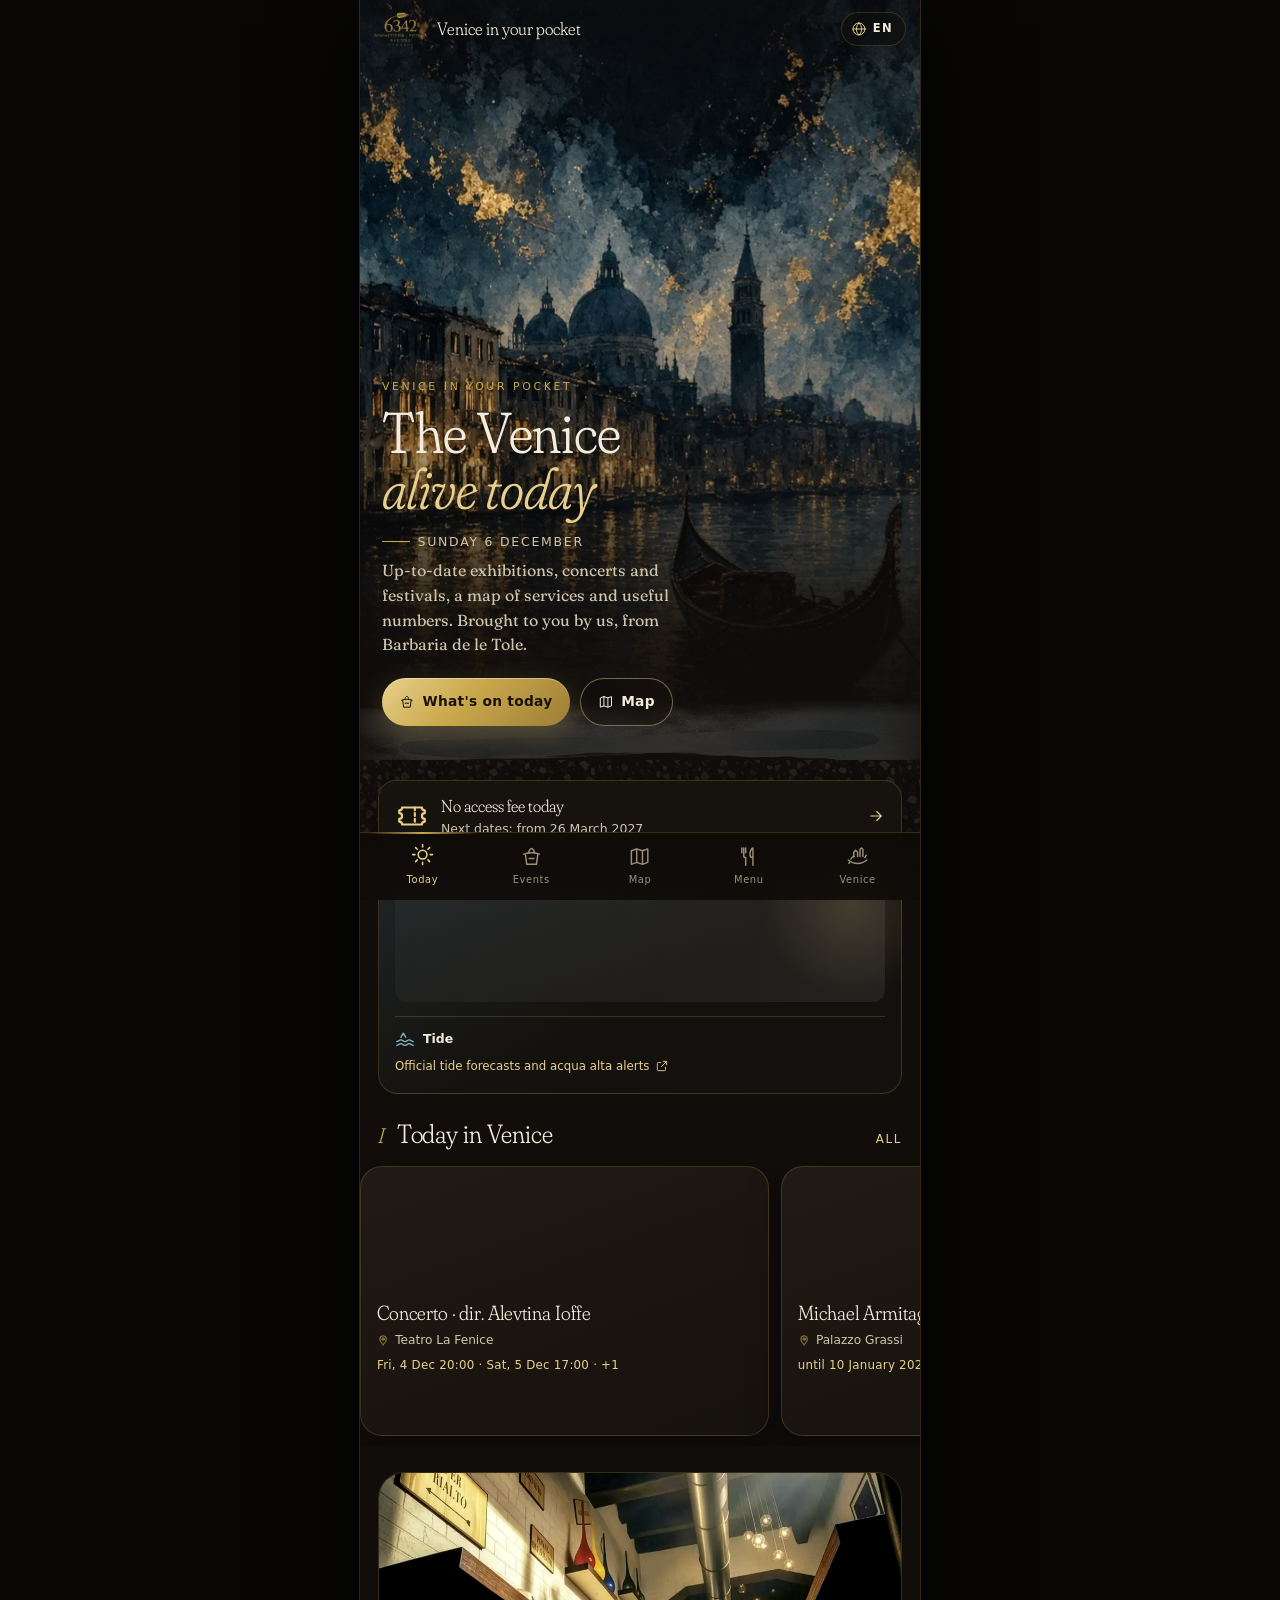
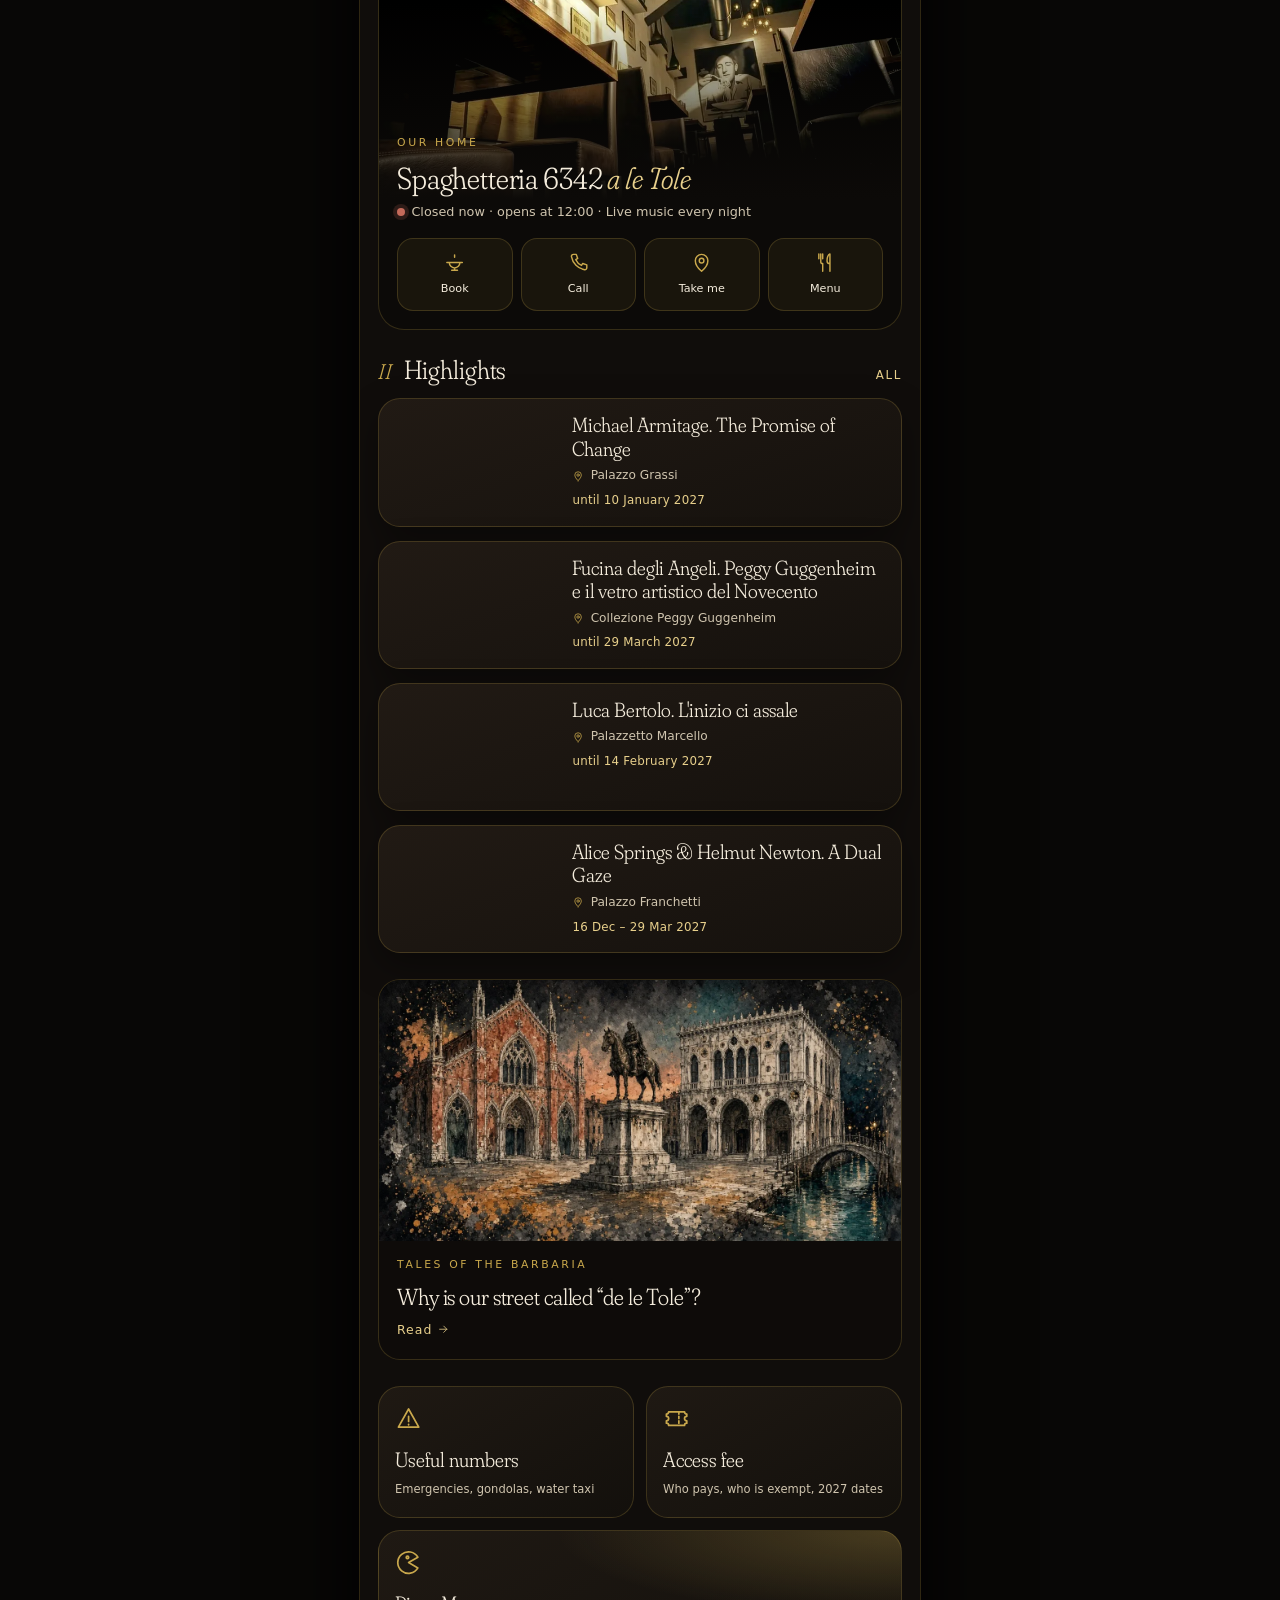
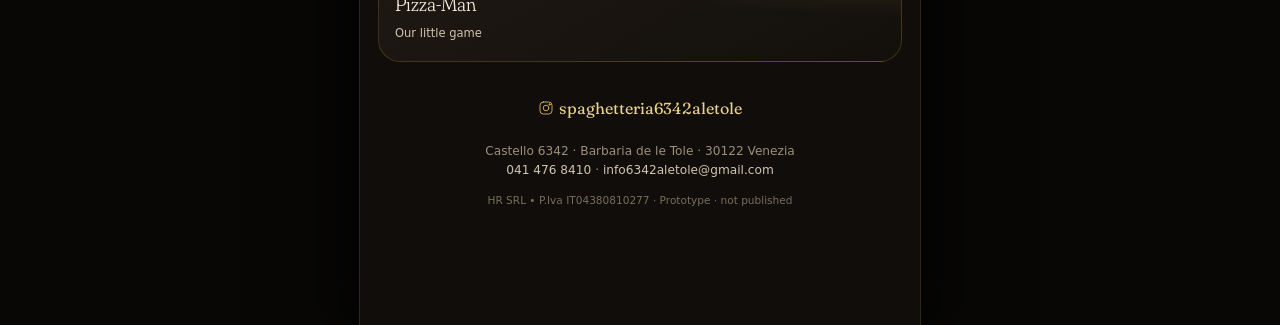
==== app/index.html @ caa7914a "Aggiungi la PWA sotto app/ Co-authored-by: Nexus-dave <Nexus-dave@users.noreply.github.com>" ====
<!doctype html>
<html lang="it">
<head>
<meta charset="utf-8">
<meta name="viewport" content="width=device-width, initial-scale=1, viewport-fit=cover">
<title>6342 a le Tole · Venezia in tasca</title>
<meta name="description" content="La Venezia culturale in tasca, offerta da Spaghetteria 6342 a le Tole: eventi e mostre aggiornati, mappa dei servizi, numeri utili, menù in 4 lingue e Pizza-Man.">
<meta name="robots" content="noindex, nofollow">
<meta name="theme-color" content="#100d0b">
<meta name="apple-mobile-web-app-capable" content="yes">
<meta name="mobile-web-app-capable" content="yes">
<meta name="apple-mobile-web-app-status-bar-style" content="black-translucent">
<meta name="apple-mobile-web-app-title" content="6342 Venezia">
<link rel="manifest" href="manifest.webmanifest">
<link rel="icon" href="assets/icons/favicon.ico" sizes="any">
<link rel="icon" type="image/png" sizes="32x32" href="assets/icons/favicon-32.png">
<link rel="icon" type="image/png" sizes="192x192" href="assets/icons/icon-192.png">
<link rel="apple-touch-icon" sizes="180x180" href="assets/icons/apple-touch-icon.png">
<link rel="preload" href="assets/fonts/fraunces-6342-soft-display.woff2" as="font" type="font/woff2" crossorigin>
<link rel="stylesheet" href="vendor/leaflet/leaflet.css">
<link rel="stylesheet" href="assets/css/app.css">
<script defer src="vendor/leaflet/leaflet.js"></script>
<script defer src="assets/js/i18n.js"></script>
<script defer src="assets/js/app.js"></script>
</head>
<body>
<svg width="0" height="0" style="position:absolute" aria-hidden="true">
 <defs>
  <symbol id="i-oggi" viewBox="0 0 24 24"><circle cx="12" cy="12" r="4.2"/><path d="M12 2.5v2.2M12 19.3v2.2M2.5 12h2.2M19.3 12h2.2M5.3 5.3l1.6 1.6M17.1 17.1l1.6 1.6M5.3 18.7l1.6-1.6M17.1 6.9l1.6-1.6"/></symbol>
  <symbol id="i-eventi" viewBox="0 0 24 24"><path d="M4 9.5c2.6-1 5.3-1.5 8-1.5s5.4.5 8 1.5M5.5 9.2 7 20h10l1.5-10.8"/><path d="M9 8.3c.3-2.6 1.3-4.3 3-4.8 1.7.5 2.7 2.2 3 4.8M9.5 14h5"/></symbol>
  <symbol id="i-mappa" viewBox="0 0 24 24"><path d="M9 4 3.5 6v14L9 18l6 2 5.5-2V4L15 6 9 4Z"/><path d="M9 4v14M15 6v14"/></symbol>
  <symbol id="i-menu" viewBox="0 0 24 24"><path d="M7 3v8a2 2 0 0 0 2 2v8M5 3v5M9 3v5M16.5 21V3c-2 1-3 3.5-3 7 0 1.7.8 2.8 2 3"/></symbol>
  <symbol id="i-venezia" viewBox="0 0 24 24"><path d="M2.5 15.5c3 2.6 6.3 3.6 9.5 3.6s6.5-1 9.5-3.6M5 14.5c.7-1.5 2-2.5 3.5-2.5M19.5 13l1.5-2.5M4 17.5l-1 1.5"/><path d="M8 12V7.5l2-2 2 2V12M14.5 12V4.5l1.5-1.5 1.5 1.5V12"/></symbol>
  <symbol id="i-tel" viewBox="0 0 24 24"><path d="M6.6 3.5h3l1.5 4.2-2 1.3a12 12 0 0 0 5.9 5.9l1.3-2 4.2 1.5v3a2 2 0 0 1-2.2 2A17 17 0 0 1 4.6 5.7a2 2 0 0 1 2-2.2Z"/></symbol>
  <symbol id="i-pin" viewBox="0 0 24 24"><path d="M12 21s-6.5-5.6-6.5-11a6.5 6.5 0 0 1 13 0c0 5.4-6.5 11-6.5 11Z"/><circle cx="12" cy="10" r="2.4"/></symbol>
  <symbol id="i-cal" viewBox="0 0 24 24"><rect x="3.5" y="5" width="17" height="15.5" rx="2.5"/><path d="M3.5 9.5h17M8 3v4M16 3v4"/></symbol>
  <symbol id="i-share" viewBox="0 0 24 24"><path d="M12 15V3.5M7.5 8 12 3.5 16.5 8M5 12v6.5a2 2 0 0 0 2 2h10a2 2 0 0 0 2-2V12"/></symbol>
  <symbol id="i-link" viewBox="0 0 24 24"><path d="M14 4h6v6M20 4l-9 9M18 14v4.5a1.5 1.5 0 0 1-1.5 1.5h-11A1.5 1.5 0 0 1 4 18.5v-11A1.5 1.5 0 0 1 5.5 6H10"/></symbol>
  <symbol id="i-close" viewBox="0 0 24 24"><path d="M6 6l12 12M18 6 6 18"/></symbol>
  <symbol id="i-game" viewBox="0 0 24 24"><path d="M12 12 20.2 7.3A9.5 9.5 0 1 0 20.2 16.7Z"/><circle cx="11" cy="7.4" r="1.1"/></symbol>
  <symbol id="i-fork" viewBox="0 0 24 24"><path d="M4 12h16M6.5 12a5.5 5.5 0 0 0 11 0M12 6.5V4M9 20h6M12 17.5V20"/></symbol>
  <symbol id="i-cross" viewBox="0 0 24 24"><path d="M9.5 3.5h5v6h6v5h-6v6h-5v-6h-6v-5h6z"/></symbol>
<symbol id="i-boat" viewBox="0 0 24 24"><path d="M3 15h18l-2.5 4.5h-13zM6 15V10h9l3 5M9 10V7h4v3"/><path d="M2 21.5c2 0 2-1 4-1s2 1 4 1 2-1 4-1 2 1 4 1 2-1 4-1"/></symbol>
<symbol id="i-euro" viewBox="0 0 24 24"><path d="M17.5 6.5A7 7 0 1 0 17.5 17.5M4 10.5h9M4 13.5h9"/></symbol>
<symbol id="i-wc" viewBox="0 0 24 24"><circle cx="7" cy="5" r="1.8"/><circle cx="17" cy="5" r="1.8"/><path d="M5 9h4v6H8v6H6v-6H5zM15 9h4l1.5 7h-2v5h-3v-5h-2z"/></symbol>
<symbol id="i-info" viewBox="0 0 24 24"><circle cx="12" cy="12" r="9"/><path d="M12 11v6M12 7.5v.5"/></symbol>
<symbol id="i-globe" viewBox="0 0 24 24"><circle cx="12" cy="12" r="9"/><path d="M3 12h18M12 3c2.6 2.5 3.9 5.5 3.9 9s-1.3 6.5-3.9 9c-2.6-2.5-3.9-5.5-3.9-9S9.4 5.5 12 3z"/></symbol>
<symbol id="i-ticket" viewBox="0 0 24 24"><path d="M3 8a2 2 0 0 0 2-2h14a2 2 0 0 0 2 2v2a2 2 0 0 0 0 4v2a2 2 0 0 0-2 2H5a2 2 0 0 0-2-2v-2a2 2 0 0 0 0-4z"/><path d="M14 6v12" stroke-dasharray="2 2"/></symbol>
<symbol id="i-wave" viewBox="0 0 24 24"><path d="M2 15c2.5 0 2.5-2 5-2s2.5 2 5 2 2.5-2 5-2 2.5 2 5 2M2 19.5c2.5 0 2.5-2 5-2s2.5 2 5 2 2.5-2 5-2 2.5 2 5 2M7 10l3-5 3 5"/></symbol>
<symbol id="i-sos" viewBox="0 0 24 24"><path d="M12 3.5 21 19.5H3L12 3.5Z"/><path d="M12 10v4.5M12 17v.5"/></symbol>
  <symbol id="i-gondola" viewBox="0 0 24 24"><path d="M2.5 14.5c4.5 2.5 12 2.5 17-1.5l2-3M4.5 15.5c-.5-1.5-.8-2.6-.6-3.5M17 6l-3.5 11"/></symbol>
  <symbol id="i-ig" viewBox="0 0 24 24"><rect x="3" y="3" width="18" height="18" rx="5"/><circle cx="12" cy="12" r="4.2"/><circle cx="17.4" cy="6.6" r="1" fill="currentColor"/></symbol>
  <symbol id="i-list" viewBox="0 0 24 24"><path d="M8.5 6.5H20M8.5 12H20M8.5 17.5H20M4 6.5h.5M4 12h.5M4 17.5h.5"/></symbol>
  <symbol id="i-locate" viewBox="0 0 24 24"><circle cx="12" cy="12" r="6.5"/><circle cx="12" cy="12" r="2"/><path d="M12 2.5v3M12 18.5v3M2.5 12h3M18.5 12h3"/></symbol>
  <symbol id="i-clock" viewBox="0 0 24 24"><circle cx="12" cy="12" r="8.5"/><path d="M12 7.5V12l3 2"/></symbol>
  <symbol id="i-arrow" viewBox="0 0 24 24"><path d="M5 12h14M13 6l6 6-6 6"/></symbol>
 </defs>
</svg>

<div class="app" id="app">
 <header class="topbar" id="topbar">
  <a class="brand" href="#oggi" aria-label="6342 a le Tole">
   <img src="assets/img/brand/logo-6342-oro-480.webp" width="480" height="308" alt="6342 Spaghetteria · Pizzeria · A le Tole · Venezia">
  </a>
  <p class="topbar-title" id="topbar-title"></p>
  <button type="button" class="lang-btn" id="lang-btn" aria-haspopup="dialog" aria-label="Lingua / Language"><svg aria-hidden="true"><use href="#i-globe"/></svg><span id="lang-cur">IT</span></button>
 </header>

 <main class="views" id="views">
  <!-- OGGI -->
  <section class="view" id="v-oggi" data-view="oggi" aria-labelledby="h-oggi">
   <div class="hero">
    <div class="hero-art" aria-hidden="true"></div>
    <div class="hero-inner">
     <p class="eyebrow" data-i18n="heroKicker">Venezia in tasca</p>
     <h1 id="h-oggi" class="hero-title"><span data-i18n="heroTitle1">La Venezia</span> <em data-i18n="heroTitle2">che vive oggi</em></h1>
     <p class="hero-date" id="hero-date"></p>
     <p class="hero-sub" data-i18n="heroSub">Mostre, concerti e feste aggiornati, la mappa dei servizi e i numeri utili. Offerti da noi, dalla Barbaria de le Tole.</p>
     <div class="hero-cta">
      <a class="btn btn-oro" href="#eventi"><svg><use href="#i-eventi"/></svg><span data-i18n="ctaEvents">Cosa fare oggi</span></a>
      <a class="btn btn-ghost" href="#mappa"><svg><use href="#i-mappa"/></svg><span data-i18n="ctaMap">Mappa</span></a>
     </div>
    </div>
    <div class="hero-brush" aria-hidden="true"></div>
   </div>

   <div class="section home-info">
    <a class="cda-banner reveal" id="cda-banner" href="#numeri" hidden></a>
    <div class="wx reveal" id="wx" aria-live="polite"></div>
   </div>

   <div class="section">
    <div class="sec-head"><h2><span class="num">I</span> <span data-i18n="todayTitle">Oggi a Venezia</span></h2><a class="more" href="#eventi" data-i18n="seeAll">Tutti</a></div>
    <div class="rail" id="rail-today" aria-live="polite"></div>
   </div>

   <div class="section">
    <div class="restaurant-card reveal">
     <img class="rc-img" src="assets/img/foto/g16-sala-960.webp" alt="" loading="lazy" width="960" height="960">
     <div class="rc-body">
      <p class="eyebrow" data-i18n="ourHouse">La nostra casa</p>
      <h2 class="rc-title">Spaghetteria 6342 <em>a le Tole</em></h2>
      <p class="open-status" id="open-status"></p>
      <div class="quick">
       <a class="q" href="https://www.thefork.it/ristorante/6342-a-le-tole-spaghetteria-pizzeria-r869550" target="_blank" rel="noopener"><svg><use href="#i-fork"/></svg><span data-i18n="book">Prenota</span></a>
       <a class="q" href="tel:+390414768410"><svg><use href="#i-tel"/></svg><span data-i18n="call">Chiama</span></a>
       <a class="q" href="https://www.google.com/maps/dir/?api=1&destination=45.43875,12.34244" target="_blank" rel="noopener"><svg><use href="#i-pin"/></svg><span data-i18n="directions">Portami lì</span></a>
       <a class="q" href="#menu"><svg><use href="#i-menu"/></svg><span data-i18n="menu">Menù</span></a>
      </div>
     </div>
    </div>
   </div>

   <div class="section">
    <div class="sec-head"><h2><span class="num">II</span> <span data-i18n="weekTitle">In evidenza</span></h2><a class="more" href="#eventi" data-i18n="seeAll">Tutti</a></div>
    <div class="stack" id="stack-highlights"></div>
   </div>

   <div class="section">
    <a class="story-teaser reveal" href="#venezia">
     <img src="assets/img/art/campo-schizzo.webp" alt="" loading="lazy" width="1024" height="576">
     <div><p class="eyebrow" data-i18n="storiesKicker">Storie della Barbaria</p><h3 data-i18n="storiesTitle">Perché la nostra calle si chiama «de le Tole»?</h3><span class="link-arrow"><span data-i18n="read">Leggi</span> <svg><use href="#i-arrow"/></svg></span></div>
    </a>
   </div>

   <div class="section two">
    <a class="tile reveal" href="#numeri"><svg><use href="#i-sos"/></svg><strong data-i18n="numbers">Numeri utili</strong><span data-i18n="numbersSub">Emergenze, gondole, taxi acqueo</span></a>
    <a class="tile reveal" href="#numeri" data-jump-cda><svg><use href="#i-ticket"/></svg><strong data-i18n="cdaTitle">Contributo di accesso</strong><span data-i18n="cdaSub">Chi paga, chi è esente, date 2027</span></a>
    <button class="tile tile-game reveal" type="button" data-open-game><svg><use href="#i-game"/></svg><strong>Pizza-Man</strong><span data-i18n="gameSub">Il nostro giochino</span></button>
   </div>
   <footer class="foot">
    <a class="ig-handle" href="https://www.instagram.com/spaghetteria6342aletole/" target="_blank" rel="noopener"><svg aria-hidden="true"><use href="#i-ig"/></svg>spaghetteria6342aletole</a>
    <p>Castello 6342 · Barbaria de le Tole · 30122 Venezia<br><a href="tel:+390414768410">041 476 8410</a> · <a href="mailto:info6342aletole@gmail.com">info6342aletole@gmail.com</a></p>
    <p class="legal">HR SRL • P.Iva IT04380810277 · <span data-i18n="prototype">Prototipo · non pubblicato</span></p>
   </footer>
  </section>

  <!-- EVENTI -->
  <section class="view" id="v-eventi" data-view="eventi" aria-labelledby="h-eventi">
   <div class="page-head painted">
    <p class="eyebrow" data-i18n="eventsKicker">Agenda culturale</p>
    <h1 id="h-eventi" data-i18n="eventsTitle">Eventi a Venezia</h1>
    <p class="updated" id="ev-updated"></p>
   </div>
   <div class="chips sticky" role="tablist" id="ev-when">
    <button class="chip" data-when="oggi" data-i18n="fToday">Oggi</button>
    <button class="chip" data-when="settimana" data-i18n="fWeek">Questa settimana</button>
    <button class="chip" data-when="mese" data-i18n="fMonth">Questo mese</button>
    <button class="chip" data-when="tutti" data-i18n="fAll">Tutti</button>
   </div>
   <div class="chips cats" id="ev-cat">
    <button class="chip small" data-cat="all" data-i18n="cAll">Tutto</button>
    <button class="chip small" data-cat="mostra" data-i18n="cMostra">Mostre</button>
    <button class="chip small" data-cat="musica" data-i18n="cMusica">Musica</button>
    <button class="chip small" data-cat="danza" data-i18n="cDanza">Danza</button>
    <button class="chip small" data-cat="festa" data-i18n="cFesta">Feste e tradizioni</button>
   </div>
   <div class="ev-list" id="ev-list" aria-live="polite"></div>
   <p class="fine" data-i18n="eventsNote">Date e orari dalle pagine ufficiali di musei, teatri e Comune. Verifica sempre sul link prima di andare.</p>
  </section>

  <!-- MAPPA -->
  <section class="view view-map" id="v-mappa" data-view="mappa" aria-labelledby="h-mappa">
   <h1 id="h-mappa" class="sr-only" data-i18n="mapTitle">Mappa dei servizi</h1>
   <div class="chips map-chips" id="map-cats"></div>
   <div class="map-wrap">
    <div id="map" class="map" role="region" aria-label="Mappa"></div>
    <div class="map-fab">
     <button type="button" class="fab" id="btn-locate" aria-label="La mia posizione"><svg><use href="#i-locate"/></svg></button>
     <button type="button" class="fab" id="btn-maplist" aria-label="Lista"><svg><use href="#i-list"/></svg></button>
    </div>
    <div class="map-offline" id="map-offline" hidden><p data-i18n="mapOffline">Mappa non disponibile offline: ecco la lista dei servizi vicini.</p></div>
   </div>
   <div class="map-list" id="map-list" hidden></div>
  </section>

  <!-- MENU -->
  <section class="view" id="v-menu" data-view="menu" aria-labelledby="h-menu">
   <div class="menu-hero">
    <img src="assets/img/foto/g14-spaghetti-astice-960.webp" alt="" width="960" height="960" loading="lazy">
    <div class="menu-hero-txt"><p class="eyebrow" data-i18n="menuKicker">Pasta fresca fatta in casa</p><h1 id="h-menu" data-i18n="menuTitle">Il Menù</h1></div>
   </div>
   <div class="seg" id="menu-tabs" role="tablist"></div>
   <div class="menu-sections" id="menu-nav"></div>
   <div class="menu-body" id="menu-body"></div>
  </section>

  <!-- VENEZIA -->
  <section class="view" id="v-venezia" data-view="venezia" aria-labelledby="h-venezia">
   <div class="ven-hero">
    <img src="assets/img/art/campo-schizzo.webp" alt="" width="1024" height="576">
    <div class="ven-hero-txt"><p class="eyebrow" data-i18n="venKicker">Castello · Barbaria de le Tole</p><h1 id="h-venezia" data-i18n="venTitle">Storie del nostro sestiere</h1><p class="cap" data-i18n="illustration">Illustrazione ad acquerello</p></div>
   </div>
   <div class="stories" id="stories"></div>
   <div class="section">
    <div class="sec-head"><h2><span class="num">✦</span> <span data-i18n="nearArt">Arte a due passi</span></h2></div>
    <div class="near" id="near"></div>
   </div>
   <div class="section">
    <a class="tile wide reveal" href="#numeri"><svg><use href="#i-sos"/></svg><strong data-i18n="numbers">Numeri utili</strong><span data-i18n="numbersSub">Emergenze, gondole, taxi acqueo</span></a>
   </div>
  </section>

  <!-- NUMERI -->
  <section class="view" id="v-numeri" data-view="numeri" aria-labelledby="h-numeri">
   <div class="page-head painted">
    <p class="eyebrow" data-i18n="numKicker">Sempre a portata di mano</p>
    <h1 id="h-numeri" data-i18n="numbers">Numeri utili</h1>
   </div>
   <div id="numeri-list"></div>
   <p class="fine" data-i18n="numNote">Ogni numero viene da una fonte ufficiale (tocca «fonte»). In caso di pericolo chiama il 112.</p>
  </section>
 </main>

 <nav class="tabbar" id="tabbar" aria-label="Sezioni">
  <a href="#oggi" data-tab="oggi"><svg><use href="#i-oggi"/></svg><span data-i18n="tOggi">Oggi</span></a>
  <a href="#eventi" data-tab="eventi"><svg><use href="#i-eventi"/></svg><span data-i18n="tEventi">Eventi</span></a>
  <a href="#mappa" data-tab="mappa"><svg><use href="#i-mappa"/></svg><span data-i18n="tMappa">Mappa</span></a>
  <a href="#menu" data-tab="menu"><svg><use href="#i-menu"/></svg><span data-i18n="tMenu">Menù</span></a>
  <a href="#venezia" data-tab="venezia"><svg><use href="#i-venezia"/></svg><span data-i18n="tVenezia">Venezia</span></a>
  <span class="tab-ink" aria-hidden="true"></span>
 </nav>
</div>

<div class="sheet-backdrop" id="sheet-backdrop" hidden></div>
<div class="sheet" id="sheet" role="dialog" aria-modal="true" aria-labelledby="sheet-title" hidden>
 <div class="sheet-grip" aria-hidden="true"></div>
 <button type="button" class="sheet-close" id="sheet-close" aria-label="Chiudi"><svg><use href="#i-close"/></svg></button>
 <div class="sheet-body" id="sheet-body"></div>
</div>

<div class="game-layer" id="game-layer" hidden>
 <div class="game-top"><strong>Pizza-Man</strong><button type="button" id="game-close" aria-label="Chiudi"><svg><use href="#i-close"/></svg></button></div>
 <iframe id="game-frame" title="Pizza-Man" loading="lazy"></iframe>
</div>

<div class="toast" id="toast" role="status" aria-live="polite"></div>
<noscript><p style="padding:2rem;color:#f4ecdc">Questa app richiede JavaScript.</p></noscript>
</body>
</html>
---- app/vendor/leaflet/leaflet.css ----
/* required styles */

.leaflet-pane,
.leaflet-tile,
.leaflet-marker-icon,
.leaflet-marker-shadow,
.leaflet-tile-container,
.leaflet-pane > svg,
.leaflet-pane > canvas,
.leaflet-zoom-box,
.leaflet-image-layer,
.leaflet-layer {
	position: absolute;
	left: 0;
	top: 0;
	}
.leaflet-container {
	overflow: hidden;
	}
.leaflet-tile,
.leaflet-marker-icon,
.leaflet-marker-shadow {
	-webkit-user-select: none;
	   -moz-user-select: none;
	        user-select: none;
	  -webkit-user-drag: none;
	}
/* Prevents IE11 from highlighting tiles in blue */
.leaflet-tile::selection {
	background: transparent;
}
/* Safari renders non-retina tile on retina better with this, but Chrome is worse */
.leaflet-safari .leaflet-tile {
	image-rendering: -webkit-optimize-contrast;
	}
/* hack that prevents hw layers "stretching" when loading new tiles */
.leaflet-safari .leaflet-tile-container {
	width: 1600px;
	height: 1600px;
	-webkit-transform-origin: 0 0;
	}
.leaflet-marker-icon,
.leaflet-marker-shadow {
	display: block;
	}
/* .leaflet-container svg: reset svg max-width decleration shipped in Joomla! (joomla.org) 3.x */
/* .leaflet-container img: map is broken in FF if you have max-width: 100% on tiles */
.leaflet-container .leaflet-overlay-pane svg {
	max-width: none !important;
	max-height: none !important;
	}
.leaflet-container .leaflet-marker-pane img,
.leaflet-container .leaflet-shadow-pane img,
.leaflet-container .leaflet-tile-pane img,
.leaflet-container img.leaflet-image-layer,
.leaflet-container .leaflet-tile {
	max-width: none !important;
	max-height: none !important;
	width: auto;
	padding: 0;
	}

.leaflet-container img.leaflet-tile {
	/* See: https://bugs.chromium.org/p/chromium/issues/detail?id=600120 */
	mix-blend-mode: plus-lighter;
}

.leaflet-container.leaflet-touch-zoom {
	-ms-touch-action: pan-x pan-y;
	touch-action: pan-x pan-y;
	}
.leaflet-container.leaflet-touch-drag {
	-ms-touch-action: pinch-zoom;
	/* Fallback for FF which doesn't support pinch-zoom */
	touch-action: none;
	touch-action: pinch-zoom;
}
.leaflet-container.leaflet-touch-drag.leaflet-touch-zoom {
	-ms-touch-action: none;
	touch-action: none;
}
.leaflet-container {
	-webkit-tap-highlight-color: transparent;
}
.leaflet-container a {
	-webkit-tap-highlight-color: rgba(51, 181, 229, 0.4);
}
.leaflet-tile {
	filter: inherit;
	visibility: hidden;
	}
.leaflet-tile-loaded {
	visibility: inherit;
	}
.leaflet-zoom-box {
	width: 0;
	height: 0;
	-moz-box-sizing: border-box;
	     box-sizing: border-box;
	z-index: 800;
	}
/* workaround for https://bugzilla.mozilla.org/show_bug.cgi?id=888319 */
.leaflet-overlay-pane svg {
	-moz-user-select: none;
	}

.leaflet-pane         { z-index: 400; }

.leaflet-tile-pane    { z-index: 200; }
.leaflet-overlay-pane { z-index: 400; }
.leaflet-shadow-pane  { z-index: 500; }
.leaflet-marker-pane  { z-index: 600; }
.leaflet-tooltip-pane   { z-index: 650; }
.leaflet-popup-pane   { z-index: 700; }

.leaflet-map-pane canvas { z-index: 100; }
.leaflet-map-pane svg    { z-index: 200; }

.leaflet-vml-shape {
	width: 1px;
	height: 1px;
	}
.lvml {
	behavior: url(#default#VML);
	display: inline-block;
	position: absolute;
	}


/* control positioning */

.leaflet-control {
	position: relative;
	z-index: 800;
	pointer-events: visiblePainted; /* IE 9-10 doesn't have auto */
	pointer-events: auto;
	}
.leaflet-top,
.leaflet-bottom {
	position: absolute;
	z-index: 1000;
	pointer-events: none;
	}
.leaflet-top {
	top: 0;
	}
.leaflet-right {
	right: 0;
	}
.leaflet-bottom {
	bottom: 0;
	}
.leaflet-left {
	left: 0;
	}
.leaflet-control {
	float: left;
	clear: both;
	}
.leaflet-right .leaflet-control {
	float: right;
	}
.leaflet-top .leaflet-control {
	margin-top: 10px;
	}
.leaflet-bottom .leaflet-control {
	margin-bottom: 10px;
	}
.leaflet-left .leaflet-control {
	margin-left: 10px;
	}
.leaflet-right .leaflet-control {
	margin-right: 10px;
	}


/* zoom and fade animations */

.leaflet-fade-anim .leaflet-popup {
	opacity: 0;
	-webkit-transition: opacity 0.2s linear;
	   -moz-transition: opacity 0.2s linear;
	        transition: opacity 0.2s linear;
	}
.leaflet-fade-anim .leaflet-map-pane .leaflet-popup {
	opacity: 1;
	}
.leaflet-zoom-animated {
	-webkit-transform-origin: 0 0;
	    -ms-transform-origin: 0 0;
	        transform-origin: 0 0;
	}
svg.leaflet-zoom-animated {
	will-change: transform;
}

.leaflet-zoom-anim .leaflet-zoom-animated {
	-webkit-transition: -webkit-transform 0.25s cubic-bezier(0,0,0.25,1);
	   -moz-transition:    -moz-transform 0.25s cubic-bezier(0,0,0.25,1);
	        transition:         transform 0.25s cubic-bezier(0,0,0.25,1);
	}
.leaflet-zoom-anim .leaflet-tile,
.leaflet-pan-anim .leaflet-tile {
	-webkit-transition: none;
	   -moz-transition: none;
	        transition: none;
	}

.leaflet-zoom-anim .leaflet-zoom-hide {
	visibility: hidden;
	}


/* cursors */

.leaflet-interactive {
	cursor: pointer;
	}
.leaflet-grab {
	cursor: -webkit-grab;
	cursor:    -moz-grab;
	cursor:         grab;
	}
.leaflet-crosshair,
.leaflet-crosshair .leaflet-interactive {
	cursor: crosshair;
	}
.leaflet-popup-pane,
.leaflet-control {
	cursor: auto;
	}
.leaflet-dragging .leaflet-grab,
.leaflet-dragging .leaflet-grab .leaflet-interactive,
.leaflet-dragging .leaflet-marker-draggable {
	cursor: move;
	cursor: -webkit-grabbing;
	cursor:    -moz-grabbing;
	cursor:         grabbing;
	}

/* marker & overlays interactivity */
.leaflet-marker-icon,
.leaflet-marker-shadow,
.leaflet-image-layer,
.leaflet-pane > svg path,
.leaflet-tile-container {
	pointer-events: none;
	}

.leaflet-marker-icon.leaflet-interactive,
.leaflet-image-layer.leaflet-interactive,
.leaflet-pane > svg path.leaflet-interactive,
svg.leaflet-image-layer.leaflet-interactive path {
	pointer-events: visiblePainted; /* IE 9-10 doesn't have auto */
	pointer-events: auto;
	}

/* visual tweaks */

.leaflet-container {
	background: #ddd;
	outline-offset: 1px;
	}
.leaflet-container a {
	color: #0078A8;
	}
.leaflet-zoom-box {
	border: 2px dotted #38f;
	background: rgba(255,255,255,0.5);
	}


/* general typography */
.leaflet-container {
	font-family: "Helvetica Neue", Arial, Helvetica, sans-serif;
	font-size: 12px;
	font-size: 0.75rem;
	line-height: 1.5;
	}


/* general toolbar styles */

.leaflet-bar {
	box-shadow: 0 1px 5px rgba(0,0,0,0.65);
	border-radius: 4px;
	}
.leaflet-bar a {
	background-color: #fff;
	border-bottom: 1px solid #ccc;
	width: 26px;
	height: 26px;
	line-height: 26px;
	display: block;
	text-align: center;
	text-decoration: none;
	color: black;
	}
.leaflet-bar a,
.leaflet-control-layers-toggle {
	background-position: 50% 50%;
	background-repeat: no-repeat;
	display: block;
	}
.leaflet-bar a:hover,
.leaflet-bar a:focus {
	background-color: #f4f4f4;
	}
.leaflet-bar a:first-child {
	border-top-left-radius: 4px;
	border-top-right-radius: 4px;
	}
.leaflet-bar a:last-child {
	border-bottom-left-radius: 4px;
	border-bottom-right-radius: 4px;
	border-bottom: none;
	}
.leaflet-bar a.leaflet-disabled {
	cursor: default;
	background-color: #f4f4f4;
	color: #bbb;
	}

.leaflet-touch .leaflet-bar a {
	width: 30px;
	height: 30px;
	line-height: 30px;
	}
.leaflet-touch .leaflet-bar a:first-child {
	border-top-left-radius: 2px;
	border-top-right-radius: 2px;
	}
.leaflet-touch .leaflet-bar a:last-child {
	border-bottom-left-radius: 2px;
	border-bottom-right-radius: 2px;
	}

/* zoom control */

.leaflet-control-zoom-in,
.leaflet-control-zoom-out {
	font: bold 18px 'Lucida Console', Monaco, monospace;
	text-indent: 1px;
	}

.leaflet-touch .leaflet-control-zoom-in, .leaflet-touch .leaflet-control-zoom-out  {
	font-size: 22px;
	}


/* layers control */

.leaflet-control-layers {
	box-shadow: 0 1px 5px rgba(0,0,0,0.4);
	background: #fff;
	border-radius: 5px;
	}
.leaflet-control-layers-toggle {
	background-image: url(images/layers.png);
	width: 36px;
	height: 36px;
	}
.leaflet-retina .leaflet-control-layers-toggle {
	background-image: url(images/layers-2x.png);
	background-size: 26px 26px;
	}
.leaflet-touch .leaflet-control-layers-toggle {
	width: 44px;
	height: 44px;
	}
.leaflet-control-layers .leaflet-control-layers-list,
.leaflet-control-layers-expanded .leaflet-control-layers-toggle {
	display: none;
	}
.leaflet-control-layers-expanded .leaflet-control-layers-list {
	display: block;
	position: relative;
	}
.leaflet-control-layers-expanded {
	padding: 6px 10px 6px 6px;
	color: #333;
	background: #fff;
	}
.leaflet-control-layers-scrollbar {
	overflow-y: scroll;
	overflow-x: hidden;
	padding-right: 5px;
	}
.leaflet-control-layers-selector {
	margin-top: 2px;
	position: relative;
	top: 1px;
	}
.leaflet-control-layers label {
	display: block;
	font-size: 13px;
	font-size: 1.08333em;
	}
.leaflet-control-layers-separator {
	height: 0;
	border-top: 1px solid #ddd;
	margin: 5px -10px 5px -6px;
	}

/* Default icon URLs */
.leaflet-default-icon-path { /* used only in path-guessing heuristic, see L.Icon.Default */
	background-image: url(images/marker-icon.png);
	}


/* attribution and scale controls */

.leaflet-container .leaflet-control-attribution {
	background: #fff;
	background: rgba(255, 255, 255, 0.8);
	margin: 0;
	}
.leaflet-control-attribution,
.leaflet-control-scale-line {
	padding: 0 5px;
	color: #333;
	line-height: 1.4;
	}
.leaflet-control-attribution a {
	text-decoration: none;
	}
.leaflet-control-attribution a:hover,
.leaflet-control-attribution a:focus {
	text-decoration: underline;
	}
.leaflet-attribution-flag {
	display: inline !important;
	vertical-align: baseline !important;
	width: 1em;
	height: 0.6669em;
	}
.leaflet-left .leaflet-control-scale {
	margin-left: 5px;
	}
.leaflet-bottom .leaflet-control-scale {
	margin-bottom: 5px;
	}
.leaflet-control-scale-line {
	border: 2px solid #777;
	border-top: none;
	line-height: 1.1;
	padding: 2px 5px 1px;
	white-space: nowrap;
	-moz-box-sizing: border-box;
	     box-sizing: border-box;
	background: rgba(255, 255, 255, 0.8);
	text-shadow: 1px 1px #fff;
	}
.leaflet-control-scale-line:not(:first-child) {
	border-top: 2px solid #777;
	border-bottom: none;
	margin-top: -2px;
	}
.leaflet-control-scale-line:not(:first-child):not(:last-child) {
	border-bottom: 2px solid #777;
	}

.leaflet-touch .leaflet-control-attribution,
.leaflet-touch .leaflet-control-layers,
.leaflet-touch .leaflet-bar {
	box-shadow: none;
	}
.leaflet-touch .leaflet-control-layers,
.leaflet-touch .leaflet-bar {
	border: 2px solid rgba(0,0,0,0.2);
	background-clip: padding-box;
	}


/* popup */

.leaflet-popup {
	position: absolute;
	text-align: center;
	margin-bottom: 20px;
	}
.leaflet-popup-content-wrapper {
	padding: 1px;
	text-align: left;
	border-radius: 12px;
	}
.leaflet-popup-content {
	margin: 13px 24px 13px 20px;
	line-height: 1.3;
	font-size: 13px;
	font-size: 1.08333em;
	min-height: 1px;
	}
.leaflet-popup-content p {
	margin: 17px 0;
	margin: 1.3em 0;
	}
.leaflet-popup-tip-container {
	width: 40px;
	height: 20px;
	position: absolute;
	left: 50%;
	margin-top: -1px;
	margin-left: -20px;
	overflow: hidden;
	pointer-events: none;
	}
.leaflet-popup-tip {
	width: 17px;
	height: 17px;
	padding: 1px;

	margin: -10px auto 0;
	pointer-events: auto;

	-webkit-transform: rotate(45deg);
	   -moz-transform: rotate(45deg);
	    -ms-transform: rotate(45deg);
	        transform: rotate(45deg);
	}
.leaflet-popup-content-wrapper,
.leaflet-popup-tip {
	background: white;
	color: #333;
	box-shadow: 0 3px 14px rgba(0,0,0,0.4);
	}
.leaflet-container a.leaflet-popup-close-button {
	position: absolute;
	top: 0;
	right: 0;
	border: none;
	text-align: center;
	width: 24px;
	height: 24px;
	font: 16px/24px Tahoma, Verdana, sans-serif;
	color: #757575;
	text-decoration: none;
	background: transparent;
	}
.leaflet-container a.leaflet-popup-close-button:hover,
.leaflet-container a.leaflet-popup-close-button:focus {
	color: #585858;
	}
.leaflet-popup-scrolled {
	overflow: auto;
	}

.leaflet-oldie .leaflet-popup-content-wrapper {
	-ms-zoom: 1;
	}
.leaflet-oldie .leaflet-popup-tip {
	width: 24px;
	margin: 0 auto;

	-ms-filter: "progid:DXImageTransform.Microsoft.Matrix(M11=0.70710678, M12=0.70710678, M21=-0.70710678, M22=0.70710678)";
	filter: progid:DXImageTransform.Microsoft.Matrix(M11=0.70710678, M12=0.70710678, M21=-0.70710678, M22=0.70710678);
	}

.leaflet-oldie .leaflet-control-zoom,
.leaflet-oldie .leaflet-control-layers,
.leaflet-oldie .leaflet-popup-content-wrapper,
.leaflet-oldie .leaflet-popup-tip {
	border: 1px solid #999;
	}


/* div icon */

.leaflet-div-icon {
	background: #fff;
	border: 1px solid #666;
	}


/* Tooltip */
/* Base styles for the element that has a tooltip */
.leaflet-tooltip {
	position: absolute;
	padding: 6px;
	background-color: #fff;
	border: 1px solid #fff;
	border-radius: 3px;
	color: #222;
	white-space: nowrap;
	-webkit-user-select: none;
	-moz-user-select: none;
	-ms-user-select: none;
	user-select: none;
	pointer-events: none;
	box-shadow: 0 1px 3px rgba(0,0,0,0.4);
	}
.leaflet-tooltip.leaflet-interactive {
	cursor: pointer;
	pointer-events: auto;
	}
.leaflet-tooltip-top:before,
.leaflet-tooltip-bottom:before,
.leaflet-tooltip-left:before,
.leaflet-tooltip-right:before {
	position: absolute;
	pointer-events: none;
	border: 6px solid transparent;
	background: transparent;
	content: "";
	}

/* Directions */

.leaflet-tooltip-bottom {
	margin-top: 6px;
}
.leaflet-tooltip-top {
	margin-top: -6px;
}
.leaflet-tooltip-bottom:before,
.leaflet-tooltip-top:before {
	left: 50%;
	margin-left: -6px;
	}
.leaflet-tooltip-top:before {
	bottom: 0;
	margin-bottom: -12px;
	border-top-color: #fff;
	}
.leaflet-tooltip-bottom:before {
	top: 0;
	margin-top: -12px;
	margin-left: -6px;
	border-bottom-color: #fff;
	}
.leaflet-tooltip-left {
	margin-left: -6px;
}
.leaflet-tooltip-right {
	margin-left: 6px;
}
.leaflet-tooltip-left:before,
.leaflet-tooltip-right:before {
	top: 50%;
	margin-top: -6px;
	}
.leaflet-tooltip-left:before {
	right: 0;
	margin-right: -12px;
	border-left-color: #fff;
	}
.leaflet-tooltip-right:before {
	left: 0;
	margin-left: -12px;
	border-right-color: #fff;
	}

/* Printing */

@media print {
	/* Prevent printers from removing background-images of controls. */
	.leaflet-control {
		-webkit-print-color-adjust: exact;
		print-color-adjust: exact;
		}
	}
---- app/assets/css/app.css ----
/* 6342 a le Tole · Venezia in tasca — prototipo PWA */
[hidden]{display:none!important}
@font-face{font-family:"F6342 Display";src:url(../fonts/fraunces-6342-soft-display.woff2) format("woff2");font-weight:300;font-style:normal;font-display:swap}
@font-face{font-family:"F6342 Display";src:url(../fonts/fraunces-6342-soft-italic.woff2) format("woff2");font-weight:300;font-style:italic;font-display:swap}
@font-face{font-family:"F6342 Text";src:url(../fonts/fraunces-6342-text.woff2) format("woff2");font-weight:400;font-style:normal;font-display:swap}
@font-face{font-family:"F6342 Text";src:url(../fonts/fraunces-6342-text-italic.woff2) format("woff2");font-weight:400;font-style:italic;font-display:swap}
@font-face{font-family:"F6342 Text";src:url(../fonts/fraunces-6342-text-medium.woff2) format("woff2");font-weight:500;font-style:normal;font-display:swap}
:root{
 --ink:#100d0b;--ink-2:#17130f;--ink-3:#211b15;--line:rgba(201,168,76,.22);
 --oro:#c9a84c;--oro-chiaro:#e8d08c;--oro-scuro:#8d7433;--avorio:#f4ecdc;--avorio-2:#cfc4ae;--muted:#9b8f79;
 --laguna:#5f8ea3;--laguna-scura:#2f5466;--terracotta:#b8573c;--porpora:#7b2d3b;
 --display:"F6342 Display",Georgia,serif;--text:"F6342 Text",Georgia,serif;
 --sans:ui-sans-serif,system-ui,-apple-system,"Segoe UI",Roboto,"Helvetica Neue",Arial,sans-serif;
 --tab-h:68px;--top-h:58px;--r:22px;--ease:cubic-bezier(.2,.8,.2,1);
 --safe-b:env(safe-area-inset-bottom,0px);--safe-t:env(safe-area-inset-top,0px);
}
*,*::before,*::after{box-sizing:border-box}
html,body{margin:0;background:var(--ink);color:var(--avorio);-webkit-text-size-adjust:100%}
body{font-family:var(--text);font-size:16px;line-height:1.55;-webkit-font-smoothing:antialiased;overscroll-behavior-y:none;-webkit-tap-highlight-color:transparent}
img{display:block;max-width:100%;height:auto}
svg{width:1em;height:1em;fill:none;stroke:currentColor;stroke-width:1.5;stroke-linecap:round;stroke-linejoin:round;flex:none}
a{color:inherit;text-decoration:none}
button{font:inherit;color:inherit;background:none;border:0;cursor:pointer;padding:0}
h1,h2,h3{font-family:var(--display);font-weight:300;margin:0;letter-spacing:-.005em;line-height:1.08}
em{font-style:italic;color:var(--oro-chiaro)}
.sr-only{position:absolute!important;width:1px;height:1px;overflow:hidden;clip:rect(0 0 0 0);white-space:nowrap}
.eyebrow{font-family:var(--sans);font-size:.68rem;letter-spacing:.24em;text-transform:uppercase;color:var(--oro);margin:0 0 .6rem}
/* terrazzo veneziano di fondo */
.app{position:relative;min-height:100dvh;max-width:560px;margin:0 auto;background:var(--ink);isolation:isolate;overflow-x:hidden}
.app::before{content:"";position:fixed;inset:0;max-width:560px;margin:0 auto;background:url(../img/art/terrazzo.webp) 0 0/300px;opacity:.10;z-index:-1;pointer-events:none}
@media (min-width:561px){body{background:#080706}.app{box-shadow:0 0 0 1px var(--line),0 30px 80px #000}}

/* top bar */
.topbar{position:fixed;top:0;left:50%;transform:translateX(-50%);width:100%;max-width:560px;z-index:40;height:calc(var(--top-h) + var(--safe-t));padding:var(--safe-t) 14px 0;display:flex;align-items:center;gap:10px;transition:background .35s var(--ease),box-shadow .35s}
.topbar.solid{background:rgba(16,13,11,.86);backdrop-filter:blur(14px) saturate(1.3);-webkit-backdrop-filter:blur(14px) saturate(1.3);box-shadow:0 1px 0 var(--line)}
.brand img{height:34px;width:auto;filter:drop-shadow(0 2px 6px rgba(0,0,0,.6))}
.topbar-title{flex:1;margin:0;font-family:var(--display);font-size:1.12rem;opacity:0;transform:translateY(6px);transition:.35s var(--ease);white-space:nowrap;overflow:hidden;text-overflow:ellipsis}
.topbar.solid .topbar-title{opacity:1;transform:none}
.lang{display:flex;border:1px solid var(--line);border-radius:999px;padding:2px;background:rgba(16,13,11,.55);backdrop-filter:blur(8px);-webkit-backdrop-filter:blur(8px)}
.lang button{font-family:var(--sans);font-size:.64rem;letter-spacing:.12em;padding:.42em .62em;border-radius:999px;color:var(--avorio-2);min-height:30px;transition:.25s}
.lang button[aria-pressed=true]{background:var(--oro);color:#17110a;font-weight:600}

/* viste e transizioni */
.views{position:relative}
.view{display:none;padding-bottom:calc(var(--tab-h) + var(--safe-b) + 28px);min-height:100dvh}
.view.active{display:block;animation:viewIn .5s var(--ease) both}
.view.leaving{display:block;position:absolute;inset:0 0 auto 0;animation:viewOut .25s ease both;pointer-events:none}
@keyframes viewIn{from{opacity:0;transform:translateY(14px) scale(.995)}to{opacity:1;transform:none}}
@keyframes viewOut{to{opacity:0}}
.reveal{opacity:0;transform:translateY(18px);transition:opacity .7s var(--ease),transform .7s var(--ease)}
.reveal.in{opacity:1;transform:none}

/* hero */
.hero{position:relative;min-height:min(86dvh,760px);display:flex;align-items:flex-end;overflow:hidden}
.hero-art{position:absolute;inset:-4% -4% 0;background:url(../img/art/hero-venezia-notte.webp) center 62%/cover;transform:scale(1.06);animation:kenburns 26s ease-in-out infinite alternate;will-change:transform}
.hero::after{content:"";position:absolute;inset:0;background:linear-gradient(180deg,rgba(16,13,11,.55) 0%,rgba(16,13,11,0) 26%,rgba(16,13,11,.15) 50%,rgba(16,13,11,.92) 82%,var(--ink) 100%)}
@keyframes kenburns{from{transform:scale(1.06) translate3d(0,0,0)}to{transform:scale(1.14) translate3d(-1.5%,-2%,0)}}
.hero-inner{position:relative;z-index:2;padding:0 22px 34px}
.hero-title{font-size:clamp(2.6rem,12vw,3.6rem);line-height:.98}
.hero-title em{display:block;color:var(--oro-chiaro)}
.hero-date{font-family:var(--sans);font-size:.78rem;letter-spacing:.14em;text-transform:uppercase;color:var(--avorio-2);margin:.9rem 0 .4rem;display:flex;align-items:center;gap:.6em}
.hero-date::before{content:"";width:28px;height:1px;background:var(--oro)}
.hero-sub{font-size:1rem;color:var(--avorio-2);max-width:30ch;margin:.2rem 0 1.3rem}
.hero-cta{display:flex;gap:10px;flex-wrap:wrap}
.hero-brush{position:absolute;left:-10%;right:-10%;bottom:-8px;height:70px;background:url(../img/art/pennellata-1200.webp) center/100% 100% no-repeat;opacity:.18;mix-blend-mode:screen;z-index:1}
.btn{display:inline-flex;align-items:center;gap:.55em;font-family:var(--sans);font-size:.86rem;font-weight:600;letter-spacing:.02em;padding:.85em 1.25em;border-radius:999px;min-height:48px;transition:transform .2s var(--ease),box-shadow .3s,background .3s}
.btn svg{font-size:1.15em}
.btn:active{transform:scale(.96)}
.btn-oro{background:linear-gradient(135deg,#e8d08c,#c9a84c 45%,#9c7e35);color:#1a1209;box-shadow:0 8px 28px rgba(201,168,76,.28),inset 0 1px 0 rgba(255,255,255,.35)}
.btn-ghost{border:1px solid rgba(232,208,140,.45);color:var(--avorio);background:rgba(16,13,11,.35);backdrop-filter:blur(6px);-webkit-backdrop-filter:blur(6px)}

/* sezioni */
.section{padding:26px 18px 0}
.section.two{display:grid;grid-template-columns:1fr 1fr;gap:12px}
.sec-head{display:flex;align-items:baseline;justify-content:space-between;margin-bottom:14px}
.sec-head h2{font-size:1.65rem;display:flex;align-items:baseline;gap:.45em}
.sec-head .num{font-family:var(--display);font-style:italic;font-size:.8em;color:var(--oro)}
.more{font-family:var(--sans);font-size:.74rem;letter-spacing:.14em;text-transform:uppercase;color:var(--oro-chiaro)}
.rail{display:flex;gap:12px;overflow-x:auto;scroll-snap-type:x mandatory;margin:0 -18px;padding:4px 18px 10px;scrollbar-width:none}
.rail::-webkit-scrollbar{display:none}
.rail .ev-card{flex:0 0 78%;scroll-snap-align:start}
.stack{display:grid;gap:12px}
.empty{color:var(--muted);font-style:italic;padding:18px;border:1px dashed var(--line);border-radius:var(--r);text-align:center}

/* card evento */
.ev-card{position:relative;display:flex;flex-direction:column;border-radius:var(--r);overflow:hidden;background:linear-gradient(160deg,#211a14,#15110d);border:1px solid var(--line);box-shadow:0 14px 34px rgba(0,0,0,.35);text-align:left;width:100%;transition:transform .25s var(--ease),box-shadow .25s;isolation:isolate}
.ev-card:active{transform:scale(.975)}
.ev-card .ev-band{position:relative;height:120px;overflow:hidden}
.ev-card .ev-band::before{content:"";position:absolute;inset:0;background:var(--band,linear-gradient(135deg,#2f5466,#100d0b));}
.ev-card .ev-band::after{content:"";position:absolute;inset:-20% -10%;background:url(../img/art/pennellata-1200.webp) center/120% 60% no-repeat;mix-blend-mode:soft-light;opacity:.9;transform:rotate(-6deg)}
.ev-card[data-cat=mostra]{--band:radial-gradient(120% 140% at 0% 0%,#c9a84c 0%,#7b5a2a 28%,#2a1d12 60%,#120e0b 100%)}
.ev-card[data-cat=musica]{--band:radial-gradient(120% 140% at 100% 0%,#9b3b4a 0%,#5d1f2b 34%,#1d1013 70%)}
.ev-card[data-cat=danza]{--band:radial-gradient(120% 140% at 50% 0%,#c27a8e 0%,#6a2d48 38%,#1b1015 75%)}
.ev-card[data-cat=festa]{--band:radial-gradient(120% 140% at 0% 100%,#5f8ea3 0%,#2f5466 36%,#101820 78%)}
.ev-glyph{position:absolute;right:14px;top:12px;z-index:2;font-size:2.4rem;color:rgba(255,236,190,.82);filter:drop-shadow(0 4px 10px rgba(0,0,0,.4))}
.ev-date{position:absolute;left:14px;bottom:-1px;z-index:2;display:flex;align-items:flex-end;gap:8px}
.ev-date .d{font-family:var(--display);font-size:2.6rem;line-height:.82;color:var(--avorio)}
.ev-date .m{font-family:var(--sans);font-size:.66rem;letter-spacing:.18em;text-transform:uppercase;color:var(--oro-chiaro);padding-bottom:4px;line-height:1.3}
.ev-badge{position:absolute;left:14px;top:12px;z-index:2;font-family:var(--sans);font-size:.62rem;letter-spacing:.14em;text-transform:uppercase;padding:.42em .8em;border-radius:999px;background:rgba(16,13,11,.55);border:1px solid rgba(232,208,140,.35);color:var(--oro-chiaro);backdrop-filter:blur(6px);-webkit-backdrop-filter:blur(6px)}
.ev-badge.live{background:var(--oro);color:#1a1209;border-color:transparent}
.ev-badge.live::before{content:"";display:inline-block;width:6px;height:6px;border-radius:50%;background:#1a1209;margin-right:.5em;vertical-align:middle;animation:pulse 1.6s infinite}
@keyframes pulse{50%{opacity:.25}}
.ev-body{padding:14px 16px 16px;display:flex;flex-direction:column;gap:6px;flex:1}
.ev-title{font-family:var(--display);font-size:1.28rem;line-height:1.15;color:var(--avorio)}
.ev-meta{display:flex;align-items:center;gap:6px;font-family:var(--sans);font-size:.76rem;color:var(--avorio-2)}
.ev-meta svg{color:var(--oro)}
.ev-when{font-family:var(--sans);font-size:.74rem;color:var(--oro-chiaro);letter-spacing:.02em}
.ev-free{font-family:var(--sans);font-size:.62rem;letter-spacing:.14em;text-transform:uppercase;color:#bfe0ea}
.ev-list{display:grid;gap:14px;padding:6px 18px 0}
.ev-list .ev-card{flex-direction:row;min-height:128px}
.ev-list .ev-band{width:34%;height:auto;flex:none}
.ev-list .ev-date{bottom:10px}
.ev-list .ev-glyph{font-size:1.7rem;top:10px;right:10px}
.month-sep{font-family:var(--display);font-style:italic;font-size:1.25rem;color:var(--oro);margin:12px 4px -2px;display:flex;align-items:center;gap:10px}
.month-sep::after{content:"";flex:1;height:1px;background:linear-gradient(90deg,var(--line),transparent)}

/* card ristorante */
.restaurant-card{border-radius:26px;overflow:hidden;position:relative;border:1px solid var(--line);background:#0c0a08}
.rc-img{width:100%;aspect-ratio:16/10;object-fit:cover;object-position:50% 60%;filter:saturate(1.05) contrast(1.05)}
.restaurant-card::before{content:"";position:absolute;left:0;right:0;top:0;aspect-ratio:16/10;background:linear-gradient(180deg,transparent 40%,#0c0a08);z-index:1;pointer-events:none}
.rc-body{position:relative;z-index:2;margin-top:-64px;padding:0 18px 18px}
.rc-title{font-size:1.9rem}
.open-status{font-family:var(--sans);font-size:.8rem;color:var(--avorio-2);margin:.5rem 0 1rem;display:flex;align-items:center;gap:.5em;flex-wrap:wrap}
.dot{width:8px;height:8px;border-radius:50%;background:#7fbf8e;box-shadow:0 0 0 4px rgba(127,191,142,.18);animation:pulse 2s infinite}
.dot.closed{background:#c46a5a;box-shadow:0 0 0 4px rgba(196,106,90,.18);animation:none}
.quick{display:grid;grid-template-columns:repeat(4,1fr);gap:8px}
.q{display:flex;flex-direction:column;align-items:center;gap:6px;padding:12px 4px;border-radius:16px;background:rgba(201,168,76,.07);border:1px solid var(--line);font-family:var(--sans);font-size:.7rem;color:var(--avorio);transition:.2s var(--ease)}
.q svg{font-size:1.45rem;color:var(--oro)}
.q:active{transform:scale(.94);background:rgba(201,168,76,.16)}

/* teaser storia, tile */
.story-teaser{display:grid;border-radius:var(--r);overflow:hidden;border:1px solid var(--line);background:#0e0b09}
.story-teaser img{aspect-ratio:16/8;object-fit:cover;width:100%}
.story-teaser>div{padding:16px 18px 18px}
.story-teaser h3{font-size:1.45rem}
.link-arrow{display:inline-flex;align-items:center;gap:.4em;margin-top:.7rem;font-family:var(--sans);font-size:.78rem;letter-spacing:.08em;color:var(--oro-chiaro)}
.tile{display:flex;flex-direction:column;gap:4px;align-items:flex-start;text-align:left;padding:18px 16px;border-radius:var(--r);border:1px solid var(--line);background:linear-gradient(150deg,#1f1913,#13100c);min-height:132px;position:relative;overflow:hidden}
.tile svg{font-size:1.7rem;color:var(--oro);margin-bottom:auto}
.tile strong{font-family:var(--display);font-weight:300;font-size:1.3rem}
.tile span{font-family:var(--sans);font-size:.72rem;color:var(--avorio-2)}
.tile-game{background:radial-gradient(120% 120% at 100% 0%,rgba(201,168,76,.28),transparent 55%),linear-gradient(150deg,#1f1913,#13100c)}
.tile.wide{width:100%;min-height:100px}
.foot{padding:34px 18px 10px;text-align:center;font-family:var(--sans);font-size:.76rem;color:var(--muted)}
.foot a{color:var(--avorio-2)}
.foot .legal{font-size:.66rem;opacity:.75}
.ig-handle{display:inline-flex;align-items:center;gap:.35em;font-family:var(--text);font-size:1rem;color:var(--oro-chiaro)!important;margin-bottom:.6rem}
.ig-handle svg{width:1em;height:1em;color:var(--oro)}

/* page head + chips */
.page-head{padding:calc(var(--top-h) + var(--safe-t) + 26px) 20px 18px;position:relative}
.page-head h1{font-size:2.5rem}
.page-head.painted::before{content:"";position:absolute;left:-30px;right:20%;top:calc(var(--top-h) + var(--safe-t) + 34px);height:70px;background:url(../img/art/pennellata-1200.webp) left center/contain no-repeat;opacity:.16;pointer-events:none}
.updated{font-family:var(--sans);font-size:.72rem;color:var(--muted);margin:.5rem 0 0;display:flex;gap:.4em;align-items:center}
.chips{display:flex;gap:8px;overflow-x:auto;padding:4px 18px 10px;scrollbar-width:none}
.chips::-webkit-scrollbar{display:none}
.chips.sticky{position:sticky;top:calc(var(--top-h) + var(--safe-t));z-index:20;background:linear-gradient(180deg,var(--ink) 70%,rgba(16,13,11,0));padding-top:8px}
.chip{flex:none;font-family:var(--sans);font-size:.8rem;padding:.62em 1.05em;border-radius:999px;border:1px solid var(--line);color:var(--avorio-2);background:rgba(255,255,255,.02);transition:.25s var(--ease);white-space:nowrap;display:inline-flex;align-items:center;gap:.4em}
.chip.small{font-size:.72rem;padding:.5em .9em}
.chip[aria-pressed=true]{background:var(--avorio);color:var(--ink);border-color:var(--avorio);font-weight:600}
.chip .count{font-size:.85em;opacity:.65}
.chip .sw{width:9px;height:9px;border-radius:50%}
.fine{font-family:var(--sans);font-size:.72rem;color:var(--muted);padding:18px 22px 0;line-height:1.5}

/* bottom sheet */
.sheet-backdrop{position:fixed;inset:0;background:rgba(5,4,3,.6);backdrop-filter:blur(3px);-webkit-backdrop-filter:blur(3px);z-index:60;opacity:0;transition:opacity .3s}
.sheet-backdrop.show{opacity:1}
.sheet{position:fixed;left:50%;bottom:0;width:100%;max-width:560px;max-height:88dvh;overflow:auto;z-index:61;background:linear-gradient(180deg,#1e1813,#120f0c);border-radius:28px 28px 0 0;border:1px solid var(--line);border-bottom:0;transform:translate(-50%,105%);transition:transform .45s var(--ease);padding-bottom:calc(var(--safe-b) + 22px);box-shadow:0 -20px 60px rgba(0,0,0,.6)}
.sheet.show{transform:translate(-50%,0)}
.sheet-grip{width:44px;height:5px;border-radius:9px;background:rgba(244,236,220,.25);margin:10px auto 0}
.sheet-close{position:absolute;right:14px;top:12px;width:40px;height:40px;border-radius:50%;display:grid;place-items:center;background:rgba(255,255,255,.06);z-index:3;font-size:1.1rem}
.sheet-body{padding:6px 20px 0}
.sheet-hero{margin:10px -20px 16px;height:140px;position:relative;overflow:hidden}
.sheet-hero .ev-band{height:100%}
.sheet h2{font-size:1.85rem;margin-bottom:.5rem}
.sheet .venue{font-family:var(--sans);font-size:.85rem;color:var(--avorio-2);display:flex;gap:.45em;align-items:center}
.sheet .venue svg{color:var(--oro)}
.sheet p.note{font-size:1.04rem;color:var(--avorio);margin:1rem 0}
.times{display:flex;flex-wrap:wrap;gap:8px;margin:.6rem 0 1rem}
.times span{font-family:var(--sans);font-size:.76rem;padding:.45em .8em;border-radius:12px;background:rgba(201,168,76,.1);border:1px solid var(--line)}
.actions{display:grid;grid-template-columns:1fr 1fr;gap:10px;margin-top:8px}
.actions .btn{justify-content:center}
.actions .btn.full{grid-column:1/-1}
.src{font-family:var(--sans);font-size:.68rem;color:var(--muted);margin-top:14px;word-break:break-all}
.src a{text-decoration:underline;text-underline-offset:2px}

/* mappa */
.view-map{padding-bottom:0}
.map-chips{position:fixed;left:50%;transform:translateX(-50%);width:100%;max-width:560px;top:calc(var(--top-h) + var(--safe-t));z-index:30;padding-top:6px}
.map-chips .chip{background:rgba(16,13,11,.78);backdrop-filter:blur(10px);-webkit-backdrop-filter:blur(10px);box-shadow:0 6px 18px rgba(0,0,0,.35)}
.map-wrap{position:relative;height:100dvh}
.map{position:absolute;inset:0;background:#1b1712;z-index:0}
.view-map .map-fab,.view-map .map-offline{z-index:20}
.leaflet-container{background:#1b1712;font-family:var(--sans)}
.leaflet-tile-pane{filter:grayscale(.55) sepia(.35) brightness(.72) contrast(1.08) hue-rotate(-8deg)}
.leaflet-control-attribution{background:rgba(16,13,11,.7)!important;color:var(--muted)!important;font-size:9px!important;margin-bottom:calc(var(--tab-h) + var(--safe-b))!important}
.leaflet-control-attribution a{color:var(--avorio-2)!important}
.leaflet-control-zoom{display:none}
.pin{width:34px;height:34px;border-radius:50% 50% 50% 4px;transform:rotate(-45deg);display:grid;place-items:center;background:var(--c,#c9a84c);border:2px solid #100d0b;box-shadow:0 6px 14px rgba(0,0,0,.45);transition:transform .2s}
.pin svg{transform:rotate(45deg);font-size:17px;color:#100d0b;stroke-width:2}
.pin.big{width:50px;height:50px;background:radial-gradient(circle at 30% 30%,#f2dd9c,#c9a84c 60%,#8d7433);border-color:#100d0b}
.pin.big img{transform:rotate(45deg);width:38px;height:auto}
.pin-wrap{background:none!important;border:0!important}
.leaflet-popup-content-wrapper{background:#1b1612;color:var(--avorio);border-radius:16px;border:1px solid var(--line);box-shadow:0 14px 36px rgba(0,0,0,.6)}
.leaflet-popup-tip{background:#1b1612}
.leaflet-popup-content{margin:14px 16px;font-family:var(--sans);font-size:.8rem;line-height:1.45}
.leaflet-popup-content strong{font-family:var(--display);font-weight:300;font-size:1.12rem;display:block;margin-bottom:2px;color:var(--avorio)}
.leaflet-popup-content .pm{color:var(--muted);font-size:.72rem}
.leaflet-popup-content .pa{display:flex;gap:8px;margin-top:10px}
.leaflet-popup-content .pa a{flex:1;text-align:center;padding:.55em .6em;border-radius:999px;background:var(--oro);color:#1a1209;font-weight:600;font-size:.74rem}
.leaflet-popup-content .pa a.alt{background:transparent;border:1px solid var(--line);color:var(--avorio)}
.leaflet-container a.leaflet-popup-close-button{color:var(--avorio-2)}
.map-fab{position:absolute;right:14px;bottom:calc(var(--tab-h) + var(--safe-b) + 30px);z-index:500;display:grid;gap:10px}
.fab{width:50px;height:50px;border-radius:50%;display:grid;place-items:center;background:rgba(16,13,11,.86);border:1px solid var(--line);font-size:1.3rem;color:var(--oro-chiaro);box-shadow:0 10px 24px rgba(0,0,0,.45);backdrop-filter:blur(8px)}
.fab[aria-pressed=true]{background:var(--oro);color:#17110a}
.map-offline{position:absolute;left:18px;right:18px;top:calc(var(--top-h) + var(--safe-t) + 70px);z-index:500;background:#1b1612;border:1px solid var(--line);border-radius:16px;padding:12px 14px;font-family:var(--sans);font-size:.8rem}
.map-offline p{margin:0}
.map-list{position:fixed;left:50%;transform:translateX(-50%);width:100%;max-width:560px;top:calc(var(--top-h) + var(--safe-t) + 54px);bottom:calc(var(--tab-h) + var(--safe-b));overflow:auto;z-index:25;background:var(--ink);padding:8px 18px 30px}
.pl{display:flex;gap:12px;align-items:center;padding:12px 0;border-bottom:1px solid rgba(201,168,76,.12)}
.pl .ico{width:38px;height:38px;border-radius:12px;display:grid;place-items:center;background:var(--c);color:#100d0b;font-size:1.1rem;flex:none}
.pl .ico svg{stroke-width:2}
.pl .t{flex:1;min-width:0}
.pl .t strong{display:block;font-family:var(--display);font-weight:300;font-size:1.05rem}
.pl .t span{display:block;font-family:var(--sans);font-size:.72rem;color:var(--muted)}
.pl .go{font-family:var(--sans);font-size:.72rem;color:var(--oro-chiaro);border:1px solid var(--line);border-radius:999px;padding:.45em .8em;white-space:nowrap}

/* menu */
.menu-hero{position:relative;height:300px;overflow:hidden}
.menu-hero img{width:100%;height:100%;object-fit:cover;object-position:50% 45%}
.menu-hero::after{content:"";position:absolute;inset:0;background:linear-gradient(180deg,rgba(16,13,11,.5),transparent 35%,rgba(16,13,11,.4) 60%,var(--ink))}
.menu-hero-txt{position:absolute;left:20px;bottom:14px;z-index:2}
.menu-hero-txt h1{font-size:3rem}
.seg{display:flex;margin:6px 18px 0;padding:4px;border-radius:999px;border:1px solid var(--line);background:rgba(255,255,255,.02);position:sticky;top:calc(var(--top-h) + var(--safe-t) + 4px);z-index:20;backdrop-filter:blur(12px);-webkit-backdrop-filter:blur(12px)}
.seg button{flex:1;font-family:var(--sans);font-size:.8rem;padding:.7em .4em;border-radius:999px;color:var(--avorio-2);transition:.3s var(--ease)}
.seg button[aria-pressed=true]{background:var(--oro);color:#17110a;font-weight:600}
.menu-sections{display:flex;gap:6px;overflow-x:auto;padding:12px 18px 4px;scrollbar-width:none}
.menu-sections::-webkit-scrollbar{display:none}
.menu-sections a{flex:none;font-family:var(--sans);font-size:.72rem;color:var(--avorio-2);padding:.4em .8em;border-radius:999px;border:1px solid rgba(201,168,76,.15)}
.menu-body{padding:0 18px}
.msec{padding-top:24px;scroll-margin-top:130px}
.msec h2{font-size:1.9rem;display:flex;align-items:center;gap:12px;margin-bottom:6px}
.msec h2::after{content:"";flex:1;height:14px;background:url(../img/art/accento-p05.webp) left center/contain no-repeat;opacity:.55;filter:saturate(.6)}
.msub{font-family:var(--display);font-style:italic;color:var(--oro);font-size:1.15rem;margin:16px 0 0}
.dish{display:grid;grid-template-columns:1fr auto;gap:2px 14px;padding:13px 0;border-bottom:1px solid rgba(201,168,76,.1)}
.dish .n{font-family:var(--text);font-weight:500;font-size:1.02rem}
.dish .n sup{font-family:var(--sans);font-size:.6rem;color:var(--oro);margin-left:3px;letter-spacing:.04em}
.dish .p{font-family:var(--text);color:var(--oro-chiaro);white-space:nowrap}
.dish .d{grid-column:1/-1;font-style:italic;color:var(--avorio-2);font-size:.9rem}
.dish .v{font-family:var(--sans);font-size:.7rem;color:var(--muted);margin-left:.4em}
.menu-note{font-family:var(--sans);font-size:.72rem;color:var(--muted);margin:18px 0 0;line-height:1.5}
.allergens{margin-top:22px;border:1px solid var(--line);border-radius:18px;padding:14px 16px}
.allergens summary{font-family:var(--display);font-size:1.2rem;cursor:pointer;list-style:none;display:flex;justify-content:space-between}
.allergens summary::after{content:"+";color:var(--oro)}
.allergens[open] summary::after{content:"–"}
.allergens ol{margin:10px 0 0;padding-left:1.4em;font-family:var(--sans);font-size:.78rem;color:var(--avorio-2);columns:2;column-gap:18px}
.draft{display:inline-block;font-family:var(--sans);font-size:.62rem;letter-spacing:.12em;text-transform:uppercase;color:#1a1209;background:var(--oro-chiaro);padding:.25em .6em;border-radius:6px;margin-left:.5em;vertical-align:middle}

/* venezia */
.ven-hero{position:relative;height:420px;overflow:hidden}
.ven-hero img{width:100%;height:100%;object-fit:cover;object-position:40% 50%;animation:kenburns 30s ease-in-out infinite alternate}
.ven-hero::after{content:"";position:absolute;inset:0;background:linear-gradient(180deg,rgba(16,13,11,.55),transparent 30%,rgba(16,13,11,.35) 60%,var(--ink))}
.ven-hero-txt{position:absolute;left:20px;right:20px;bottom:14px;z-index:2}
.ven-hero-txt h1{font-size:2.5rem}
.cap{font-family:var(--sans);font-size:.62rem;letter-spacing:.14em;text-transform:uppercase;color:var(--muted);margin:.6rem 0 0}
.stories{padding:10px 18px 0;display:grid;gap:16px}
.story{position:relative;padding:22px 20px 18px;border-radius:var(--r);border:1px solid var(--line);background:linear-gradient(160deg,#1e1813,#120f0c);overflow:hidden}
.story::before{content:attr(data-n);position:absolute;right:14px;top:-8px;font-family:var(--display);font-style:italic;font-size:5.5rem;color:rgba(201,168,76,.09);line-height:1}
.story h3{font-size:1.5rem;margin-bottom:.6rem}
.story p{margin:0;color:var(--avorio-2);font-size:.98rem}
.story p.txt::first-letter{font-family:var(--display);font-size:2.6em;float:left;line-height:.9;margin:.06em .08em 0 0;color:var(--oro-chiaro)}
.story .src{margin-top:12px}
.near{display:grid;gap:10px}
.near a{display:flex;gap:12px;align-items:center;padding:14px;border-radius:18px;border:1px solid var(--line);background:rgba(255,255,255,.015)}
.near a svg{font-size:1.3rem;color:var(--oro)}
.near strong{display:block;font-family:var(--display);font-weight:300;font-size:1.12rem}
.near span{display:block;font-family:var(--sans);font-size:.72rem;color:var(--muted)}

/* numeri */
.ngroup{margin:8px 18px 18px;border-radius:var(--r);border:1px solid var(--line);background:linear-gradient(160deg,#1c1612,#120f0c);overflow:hidden}
.ngroup h2{font-size:1.3rem;padding:16px 18px 6px;display:flex;align-items:center;gap:.5em}
.ngroup h2 svg{color:var(--oro)}
.ngroup .intro{font-family:var(--sans);font-size:.76rem;color:var(--avorio-2);padding:0 18px 6px;margin:0}
.nrow{display:flex;align-items:center;gap:12px;padding:12px 18px;border-top:1px solid rgba(201,168,76,.1)}
.nrow .t{flex:1;min-width:0}
.nrow strong{display:block;font-family:var(--text);font-weight:500;font-size:.96rem}
.nrow span{display:block;font-family:var(--sans);font-size:.7rem;color:var(--muted)}
.nrow .src a{color:var(--muted)}
.call{display:inline-flex;align-items:center;gap:.4em;font-family:var(--sans);font-weight:600;font-size:.8rem;padding:.6em .9em;border-radius:999px;background:var(--oro);color:#1a1209;white-space:nowrap}
.call.sos{background:#c4513f;color:#fff}
.call.link{background:transparent;border:1px solid var(--line);color:var(--oro-chiaro)}

/* tab bar */
.tabbar{position:fixed;left:50%;transform:translateX(-50%);bottom:0;width:100%;max-width:560px;z-index:50;height:calc(var(--tab-h) + var(--safe-b));padding:0 8px var(--safe-b);display:grid;grid-template-columns:repeat(5,1fr);background:rgba(14,11,9,.88);backdrop-filter:blur(18px) saturate(1.4);-webkit-backdrop-filter:blur(18px) saturate(1.4);border-top:1px solid var(--line)}
.tabbar a{position:relative;display:flex;flex-direction:column;align-items:center;justify-content:center;gap:4px;font-family:var(--sans);font-size:.62rem;letter-spacing:.06em;color:var(--muted);transition:color .3s}
.tabbar a svg{font-size:1.45rem;transition:transform .35s var(--ease)}
.tabbar a[aria-current=page]{color:var(--oro-chiaro)}
.tabbar a[aria-current=page] svg{transform:translateY(-2px) scale(1.08)}
.tab-ink{position:absolute;top:-1px;height:2px;width:calc((100% - 16px)/5);left:8px;background:linear-gradient(90deg,transparent,var(--oro),transparent);transition:transform .45s var(--ease)}

/* game */
.game-layer{position:fixed;inset:0;z-index:80;background:#120f0c;display:flex;flex-direction:column;animation:viewIn .4s var(--ease)}
.game-top{display:flex;align-items:center;justify-content:space-between;padding:calc(var(--safe-t) + 10px) 16px 8px;font-family:var(--display);font-size:1.3rem;color:var(--oro-chiaro)}
.game-top button{width:42px;height:42px;border-radius:50%;display:grid;place-items:center;background:rgba(255,255,255,.07);font-size:1.1rem}
.game-layer iframe{flex:1;border:0;width:100%}

.toast{position:fixed;left:50%;bottom:calc(var(--tab-h) + var(--safe-b) + 16px);transform:translate(-50%,20px);opacity:0;z-index:90;background:var(--avorio);color:var(--ink);font-family:var(--sans);font-size:.8rem;font-weight:600;padding:.75em 1.2em;border-radius:999px;transition:.35s var(--ease);pointer-events:none;box-shadow:0 10px 30px rgba(0,0,0,.4)}
.toast.show{opacity:1;transform:translate(-50%,0)}
@media (prefers-reduced-motion:reduce){*,*::before,*::after{animation:none!important;transition:none!important}.reveal{opacity:1;transform:none}}

.ev-date{flex-wrap:wrap;max-width:120px}.ev-date .pre{flex:0 0 100%;font-family:var(--sans);font-size:.6rem;letter-spacing:.18em;text-transform:uppercase;color:var(--oro-chiaro);opacity:.85;margin-bottom:2px}
.map-chips .chip{color:var(--avorio-2)}
.map-chips .chip[aria-pressed=true]{color:var(--avorio);border-color:rgba(201,168,76,.7);background:rgba(28,22,15,.9)}
.map-chips .chip[aria-pressed=false]{opacity:.62}
.map-chips .chip[aria-pressed=false] .sw{background:transparent!important;box-shadow:inset 0 0 0 1.5px var(--muted)}
.map-chips .chip .sw{display:inline-block;width:10px;height:10px;border-radius:50%;margin-right:6px;vertical-align:middle}
.map-chips .chip .count{opacity:.6;font-size:.85em;margin-left:2px}
.view-map .map-list{padding-top:calc(var(--top-h) + var(--safe-t) + 64px)}

/* ---- font per cirillico e CJK ---- */
@font-face{font-family:"F6342 Cyr";src:url(../fonts/notoserif-cyr-light.woff2) format("woff2");font-weight:100 350;font-display:swap;unicode-range:U+0400-052F,U+2116}
@font-face{font-family:"F6342 Cyr";src:url(../fonts/notoserif-cyr-regular.woff2) format("woff2");font-weight:351 900;font-display:swap;unicode-range:U+0400-052F,U+2116}
:root{--display:"F6342 Display","F6342 Cyr",Georgia,"Noto Serif","Times New Roman",serif;--text:"F6342 Text","F6342 Cyr",Georgia,"Noto Serif",serif}
:lang(ja){--display:"F6342 Display","Hiragino Mincho ProN","Yu Mincho","Noto Serif JP","Noto Serif CJK JP","Source Han Serif JP",serif;--text:"F6342 Text","Hiragino Mincho ProN","Yu Mincho","Noto Serif JP","Noto Serif CJK JP",serif;--sans:system-ui,-apple-system,"Hiragino Sans","Yu Gothic","Noto Sans JP","Noto Sans CJK JP",sans-serif}
:lang(zh){--display:"F6342 Display","Songti SC","STSong","Noto Serif SC","Noto Serif CJK SC","Source Han Serif SC",serif;--text:"F6342 Text","Songti SC","Noto Serif SC","Noto Serif CJK SC",serif;--sans:system-ui,-apple-system,"PingFang SC","Microsoft YaHei","Noto Sans SC","Noto Sans CJK SC",sans-serif}
:lang(ko){--display:"F6342 Display","AppleMyungjo","Nanum Myeongjo","Noto Serif KR","Noto Serif CJK KR","Source Han Serif K",serif;--text:"F6342 Text","AppleMyungjo","Noto Serif KR","Noto Serif CJK KR",serif;--sans:system-ui,-apple-system,"Apple SD Gothic Neo","Malgun Gothic","Noto Sans KR","Noto Sans CJK KR",sans-serif}
:lang(ja) .eyebrow,:lang(zh) .eyebrow,:lang(ko) .eyebrow,:lang(ja) .ev-badge,:lang(zh) .ev-badge,:lang(ko) .ev-badge{letter-spacing:.08em}
:lang(ja) .hero-title,:lang(zh) .hero-title,:lang(ko) .hero-title{font-size:clamp(2.1rem,9vw,3rem);line-height:1.2}
:lang(ja) .story p.txt::first-letter,:lang(zh) .story p.txt::first-letter,:lang(ko) .story p.txt::first-letter{font-size:1em;float:none;margin:0;color:inherit}

/* ---- selettore lingua ---- */
.lang-btn{display:inline-flex;align-items:center;gap:6px;min-height:34px;padding:0 12px 0 9px;border-radius:999px;border:1px solid var(--line);background:rgba(16,13,11,.55);backdrop-filter:blur(8px);-webkit-backdrop-filter:blur(8px);font-family:var(--sans);font-size:.72rem;letter-spacing:.12em;color:var(--avorio);font-weight:600}
.lang-btn svg{width:16px;height:16px;color:var(--oro-chiaro)}
.lang-list{display:grid;grid-template-columns:1fr 1fr;gap:8px;margin-top:14px}
.lang-list button{display:flex;flex-direction:column;align-items:flex-start;gap:3px;padding:12px 14px;border-radius:14px;border:1px solid var(--line);background:rgba(255,255,255,.02);text-align:left;color:var(--avorio);font-family:var(--sans);font-size:1rem;min-height:58px}
.lang-list button[aria-pressed=true]{border-color:var(--oro);background:rgba(201,168,76,.12)}
.lang-list .code{font-size:.62rem;letter-spacing:.16em;color:var(--oro-chiaro)}
.lang-list .rev{font-size:.6rem;color:#f0b9a4;letter-spacing:.04em}

/* ---- contributo di accesso ---- */
.home-info{display:grid;gap:12px;margin-top:-6px}
.cda-banner{display:flex;gap:12px;align-items:center;padding:14px 16px;border-radius:18px;text-decoration:none;color:var(--avorio);background:linear-gradient(120deg,rgba(201,168,76,.22),rgba(120,40,40,.28)),#17120e;border:1px solid rgba(201,168,76,.55);box-shadow:0 10px 30px rgba(0,0,0,.35)}
.cda-banner.off{background:#16120e;border-color:var(--line)}
.cda-banner svg{flex:0 0 34px;width:34px;height:34px;color:var(--oro-chiaro)}
.cda-banner strong{display:block;font-family:var(--display);font-weight:400;font-size:1.08rem;line-height:1.25}
.cda-banner span{display:block;font-family:var(--sans);font-size:.78rem;color:var(--avorio-2);margin-top:2px}
.cda-banner .arr{margin-left:auto;flex:0 0 18px;width:18px;height:18px}
.cda-card{margin:0 18px 16px;padding:18px;border-radius:var(--r);border:1px solid rgba(201,168,76,.5);background:linear-gradient(160deg,#221a12,#120f0c)}
.cda-card h2{display:flex;gap:10px;align-items:center;font-size:1.45rem}
.cda-card h2 svg{width:26px;height:26px;color:var(--oro-chiaro)}
.cda-card p{font-family:var(--sans);font-size:.88rem;color:var(--avorio-2);line-height:1.5;margin:.7em 0 0}
.cda-card .state{color:var(--avorio);font-weight:600}
.cda-card .cal{display:flex;flex-wrap:wrap;gap:6px;margin-top:12px}
.cda-card .cal span{font-family:var(--sans);font-size:.72rem;padding:.35em .6em;border-radius:8px;border:1px solid var(--line);color:var(--avorio-2)}
.cda-card .cal b{color:var(--oro-chiaro);font-weight:600;margin-right:4px}
.cda-card .acts{display:grid;gap:8px;margin-top:14px}
.cda-card .src{font-size:.7rem;color:var(--muted)}
.cda-card .src a{color:var(--muted)}
.section.two .tile:nth-child(3){grid-column:1/-1}

/* ---- meteo e marea ---- */
.wx{border-radius:20px;border:1px solid var(--line);background:linear-gradient(150deg,rgba(95,142,163,.16),rgba(16,13,11,.2) 55%),#14110e;padding:16px;overflow:hidden;position:relative}
.wx::after{content:"";position:absolute;right:-40px;top:-50px;width:180px;height:180px;border-radius:50%;background:radial-gradient(circle,rgba(232,208,140,.16),transparent 70%);pointer-events:none}
.wx-now{display:flex;align-items:center;gap:14px}
.wx-ico{width:58px;height:58px;flex:0 0 58px;color:var(--oro-chiaro)}
.wx-ico svg,.wx-day svg{width:100%;height:100%;fill:none;stroke:currentColor;stroke-width:1.5;stroke-linecap:round;stroke-linejoin:round}
.wx-t{font-family:var(--display);font-size:2.6rem;line-height:1;font-weight:300;color:var(--avorio)}
.wx-d{font-family:var(--sans);font-size:.8rem;color:var(--avorio-2);line-height:1.45}
.wx-d strong{display:block;color:var(--avorio);font-weight:600;font-size:.92rem}
.wx-days{display:grid;grid-template-columns:repeat(4,1fr);gap:6px;margin-top:14px}
.wx-day{display:flex;flex-direction:column;align-items:center;gap:3px;padding:8px 4px;border-radius:12px;background:rgba(255,255,255,.03);font-family:var(--sans);font-size:.72rem;color:var(--avorio-2)}
.wx-day svg{width:26px;height:26px;color:var(--oro-chiaro)}
.wx-day b{color:var(--avorio);font-weight:600}
.wx-day .p{color:#8fb8cc;font-size:.66rem}
.wx-foot{display:flex;justify-content:space-between;gap:8px;margin-top:10px;font-family:var(--sans);font-size:.64rem;color:var(--muted)}
.wx-foot a{color:var(--muted)}
.tide{margin-top:14px;padding-top:12px;border-top:1px solid var(--line)}
.tide-h{display:flex;align-items:center;gap:8px;font-family:var(--sans);font-size:.78rem;color:var(--avorio)}
.tide-h svg{width:20px;height:20px;color:#8fb8cc}
.tide-h .now{margin-left:auto;color:var(--avorio-2);font-size:.72rem}
.tide-row{display:flex;gap:6px;margin-top:8px;overflow-x:auto;scrollbar-width:none}
.tide-row span{flex:0 0 auto;font-family:var(--sans);font-size:.72rem;padding:.4em .65em;border-radius:10px;background:rgba(95,142,163,.12);color:var(--avorio-2);white-space:nowrap}
.tide-row span.hi{background:rgba(95,142,163,.26);color:var(--avorio)}
.tide-row span b{font-weight:600;color:var(--avorio)}
.tide-row span.big{background:rgba(226,120,106,.25);border:1px solid rgba(226,120,106,.6)}
.tide a.tl{display:inline-flex;gap:6px;align-items:center;margin-top:8px;font-family:var(--sans);font-size:.74rem;color:var(--oro-chiaro)}
.tide a.tl svg{width:14px;height:14px}
.wx-skel{height:120px;border-radius:12px;background:linear-gradient(90deg,rgba(255,255,255,.03),rgba(255,255,255,.07),rgba(255,255,255,.03));background-size:200% 100%;animation:sk 1.4s infinite linear}
@keyframes sk{to{background-position:-200% 0}}
:lang(ja) em,:lang(zh) em,:lang(ko) em,:lang(ja) .dish .d,:lang(zh) .dish .d,:lang(ko) .dish .d,:lang(ja) i,:lang(zh) i,:lang(ko) i{font-style:normal}
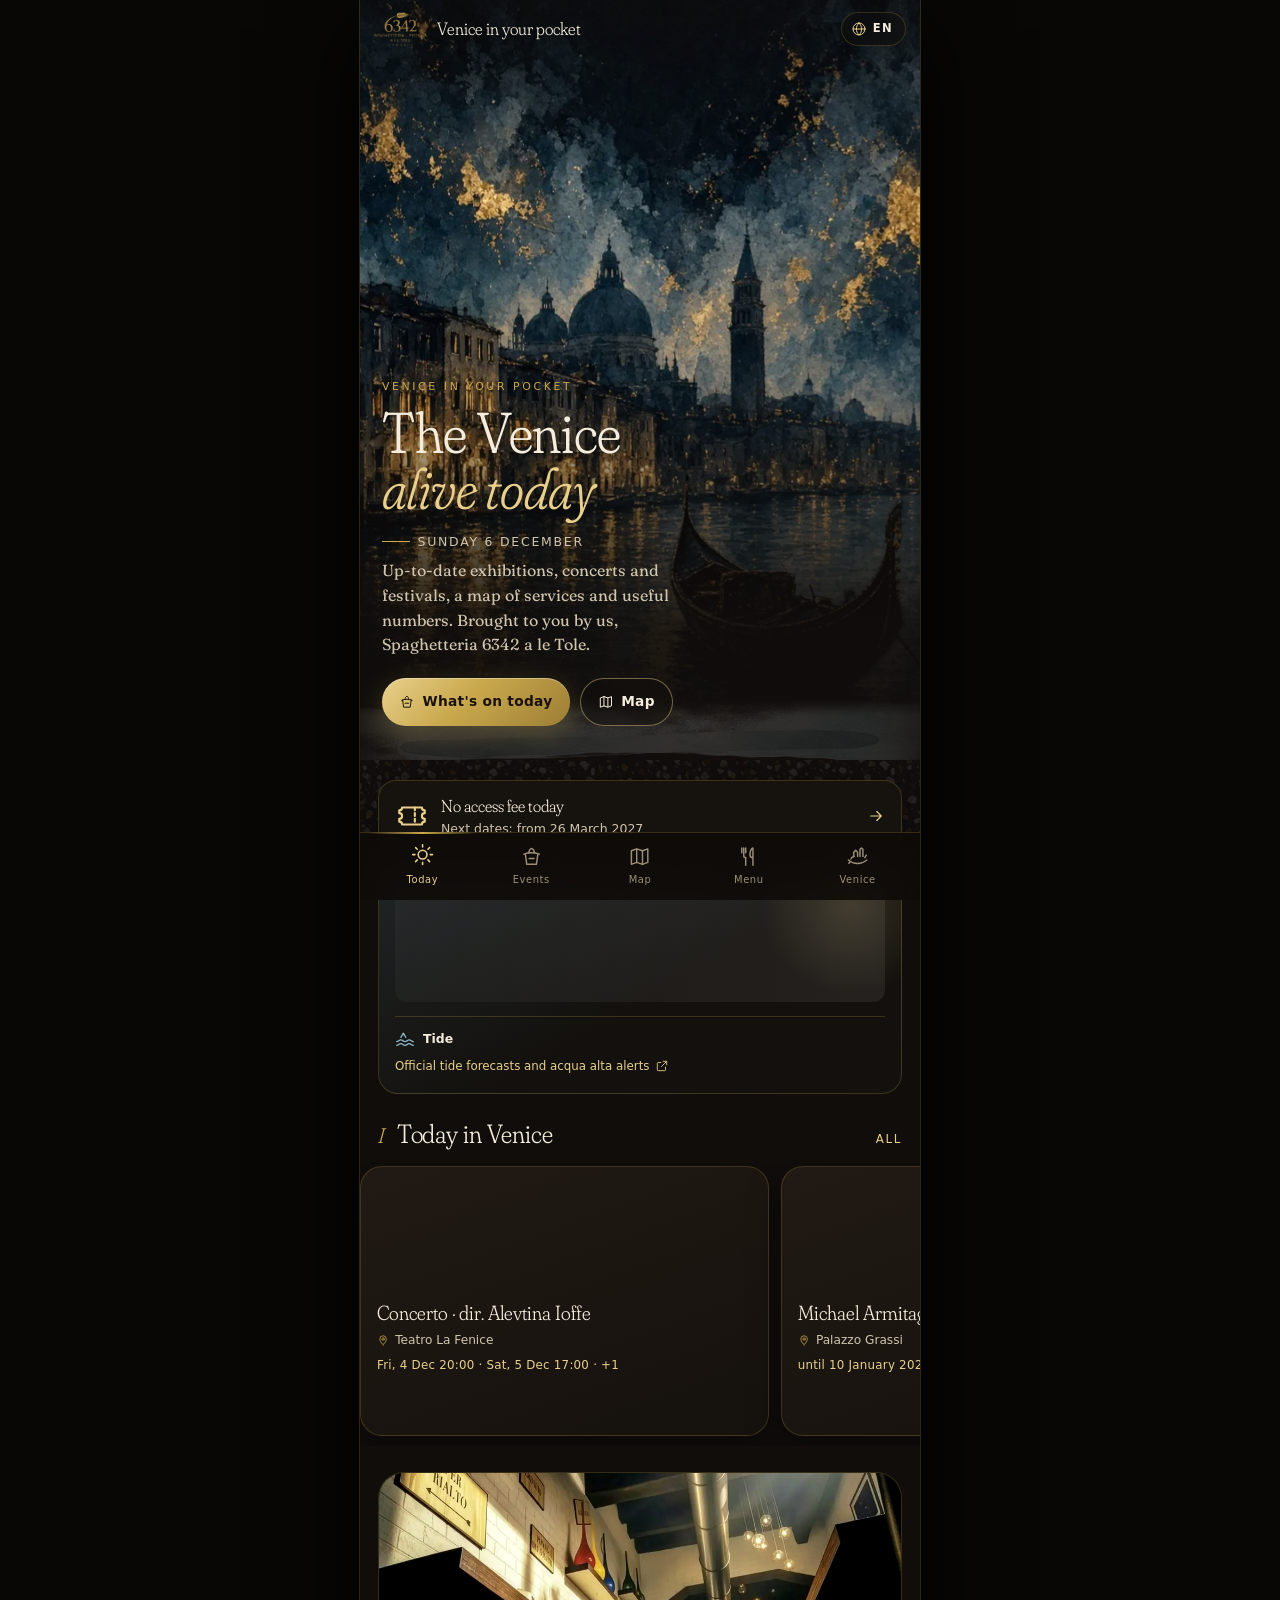
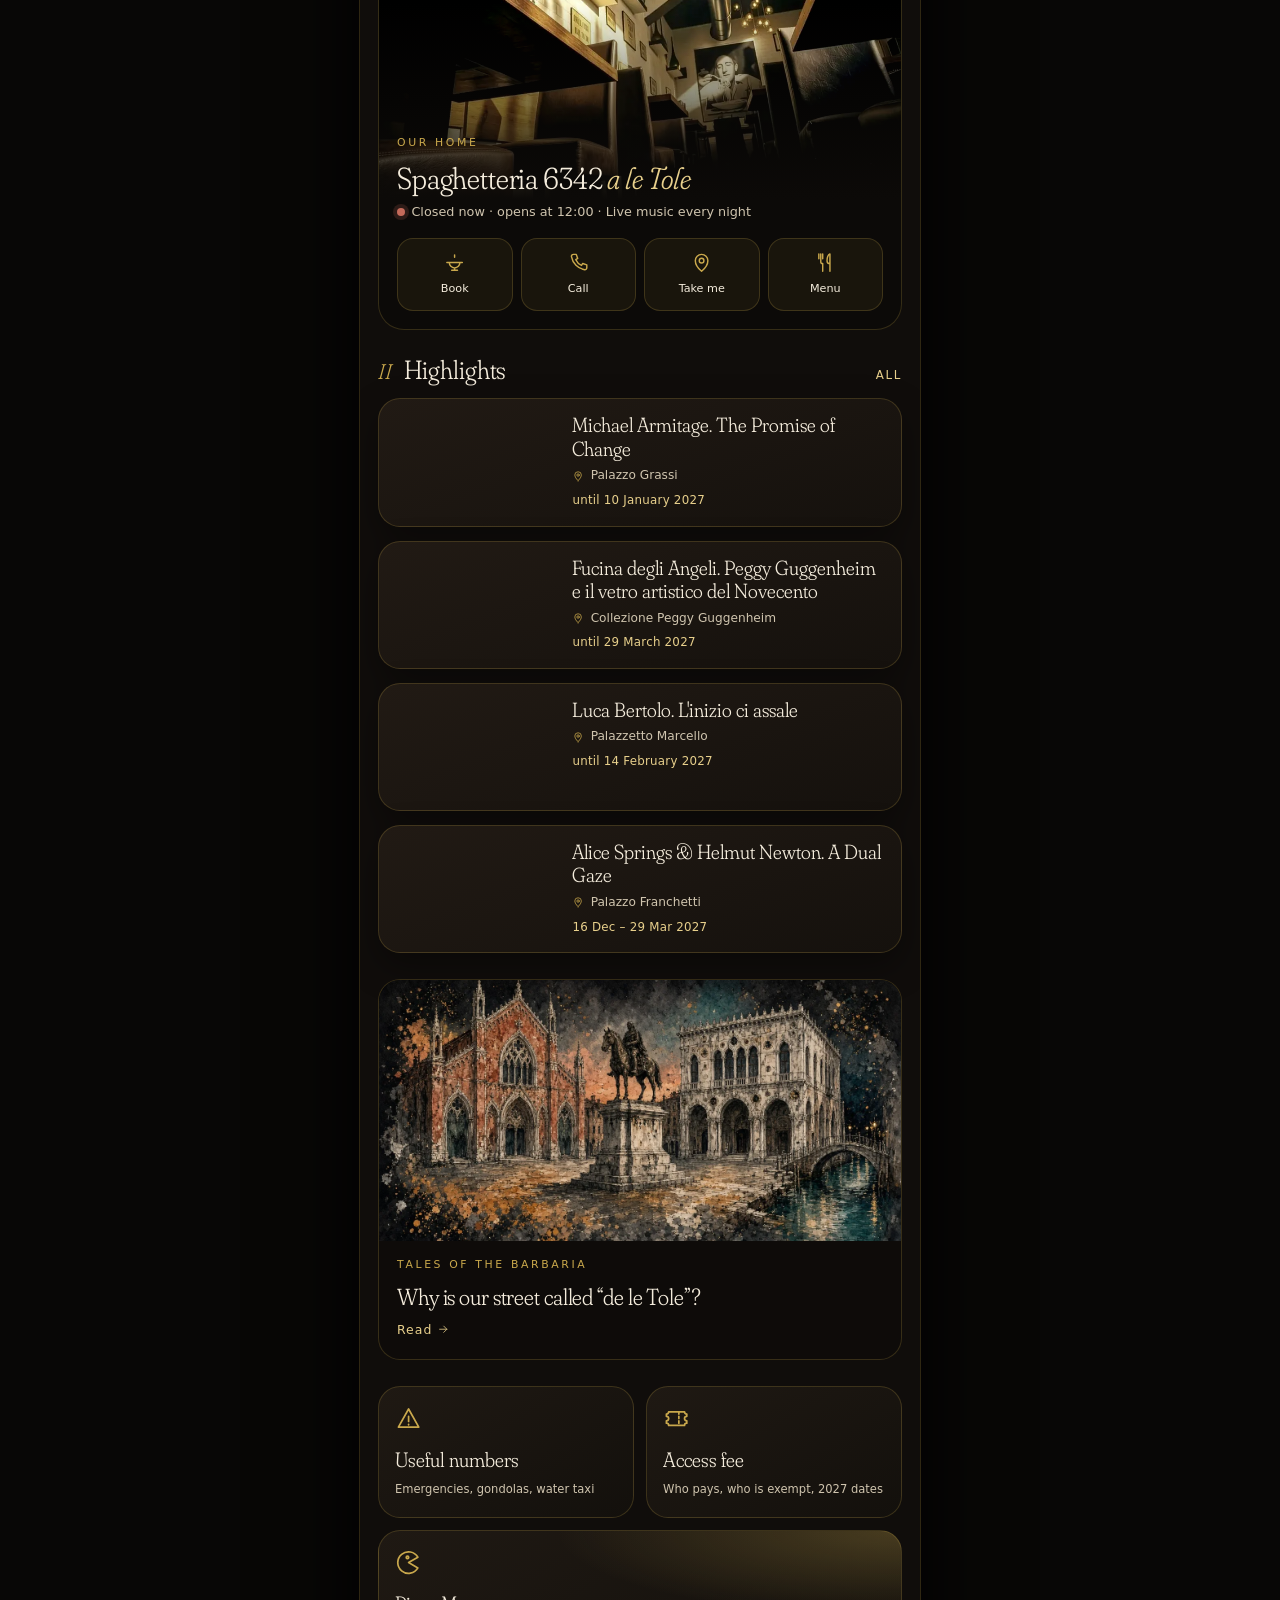
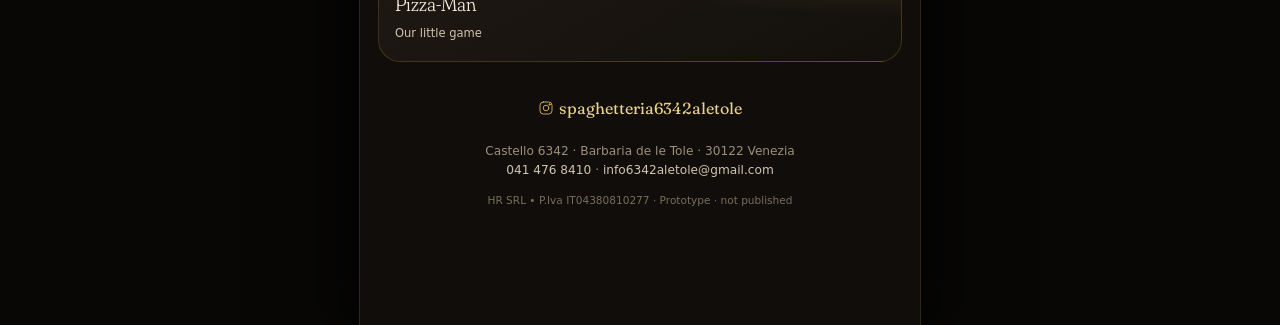
==== commit 2f30b3e1: "Correggi i testi della PWA Co-authored-by: Nexus-dave <Nexus-dave@users.noreply.github.com>" ====
--- a/app/index.html
+++ b/app/index.html
@@ -75,7 +75,7 @@
      <p class="eyebrow" data-i18n="heroKicker">Venezia in tasca</p>
      <h1 id="h-oggi" class="hero-title"><span data-i18n="heroTitle1">La Venezia</span> <em data-i18n="heroTitle2">che vive oggi</em></h1>
      <p class="hero-date" id="hero-date"></p>
-     <p class="hero-sub" data-i18n="heroSub">Mostre, concerti e feste aggiornati, la mappa dei servizi e i numeri utili. Offerti da noi, dalla Barbaria de le Tole.</p>
+     <p class="hero-sub" data-i18n="heroSub">Mostre, concerti e feste aggiornati, la mappa dei servizi e i numeri utili. Offerti da noi, la Spaghetteria 6342 a le Tole.</p>
      <div class="hero-cta">
       <a class="btn btn-oro" href="#eventi"><svg><use href="#i-eventi"/></svg><span data-i18n="ctaEvents">Cosa fare oggi</span></a>
       <a class="btn btn-ghost" href="#mappa"><svg><use href="#i-mappa"/></svg><span data-i18n="ctaMap">Mappa</span></a>
